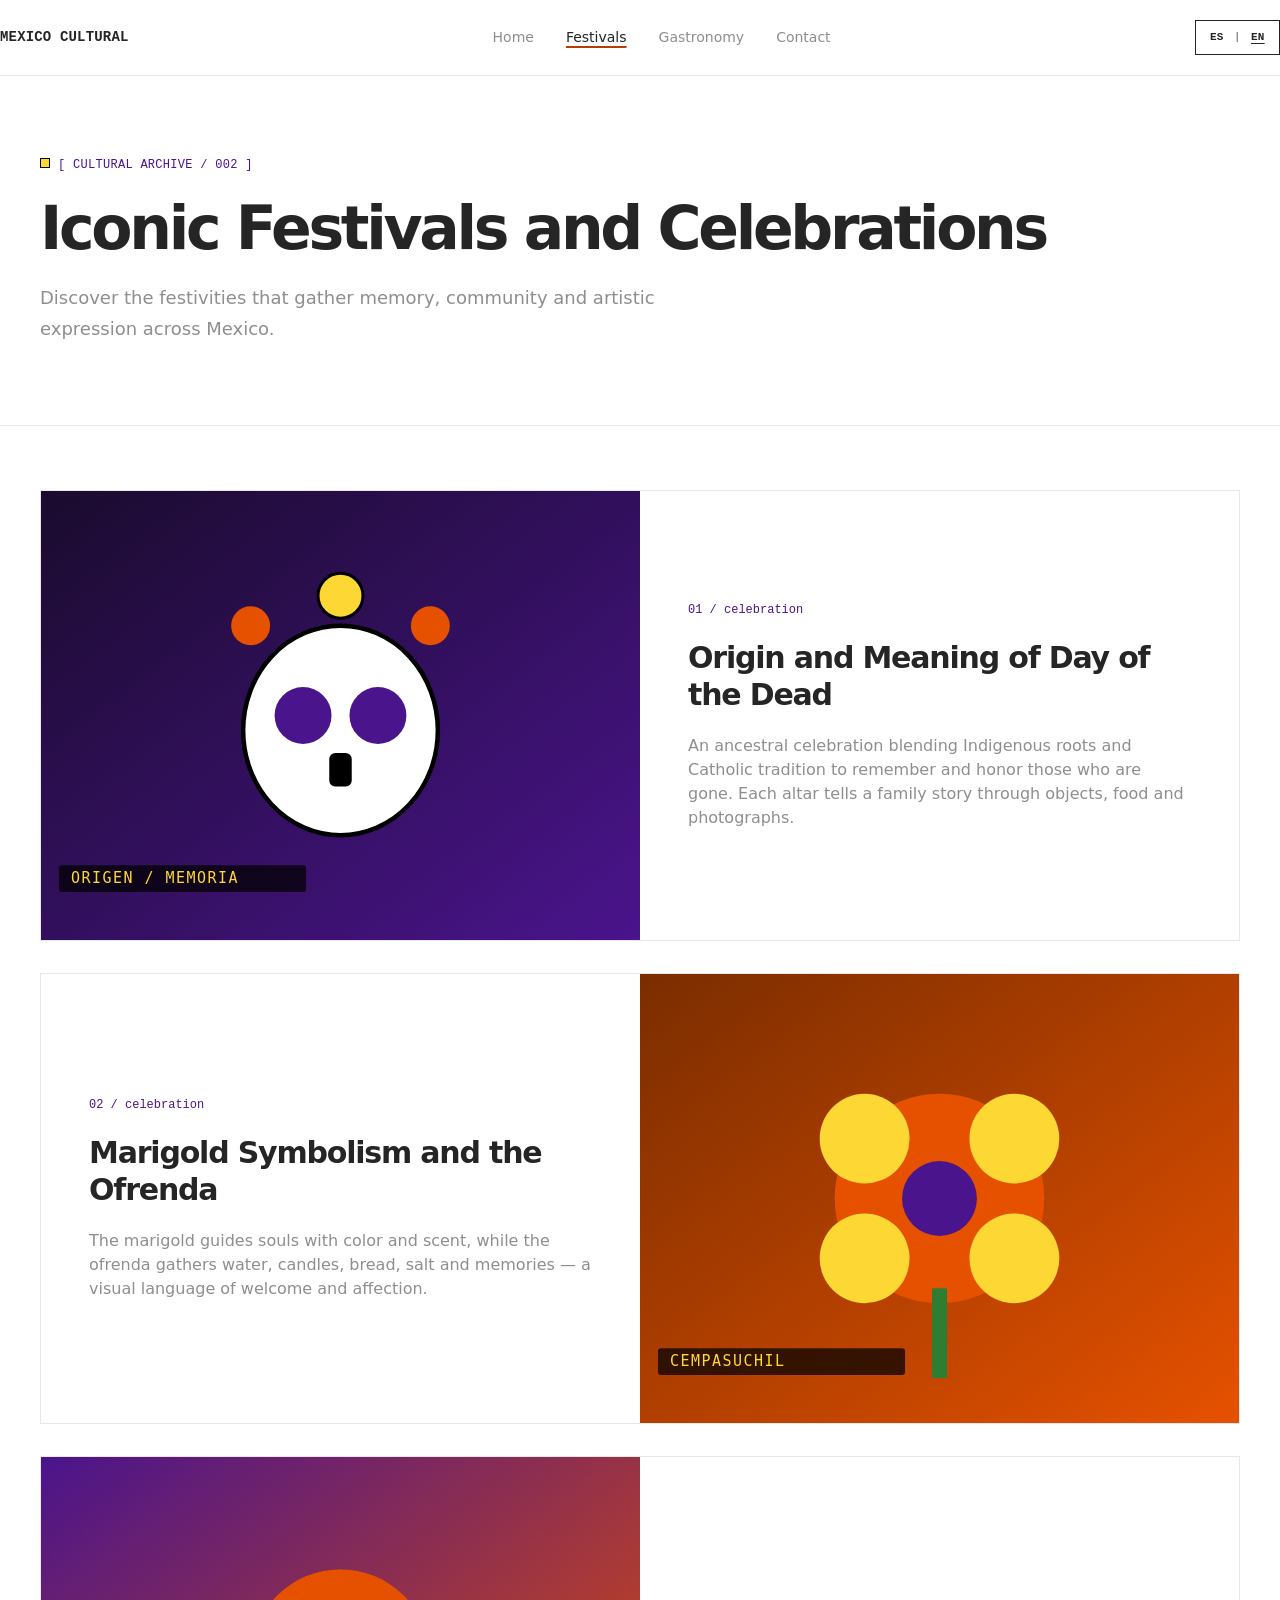
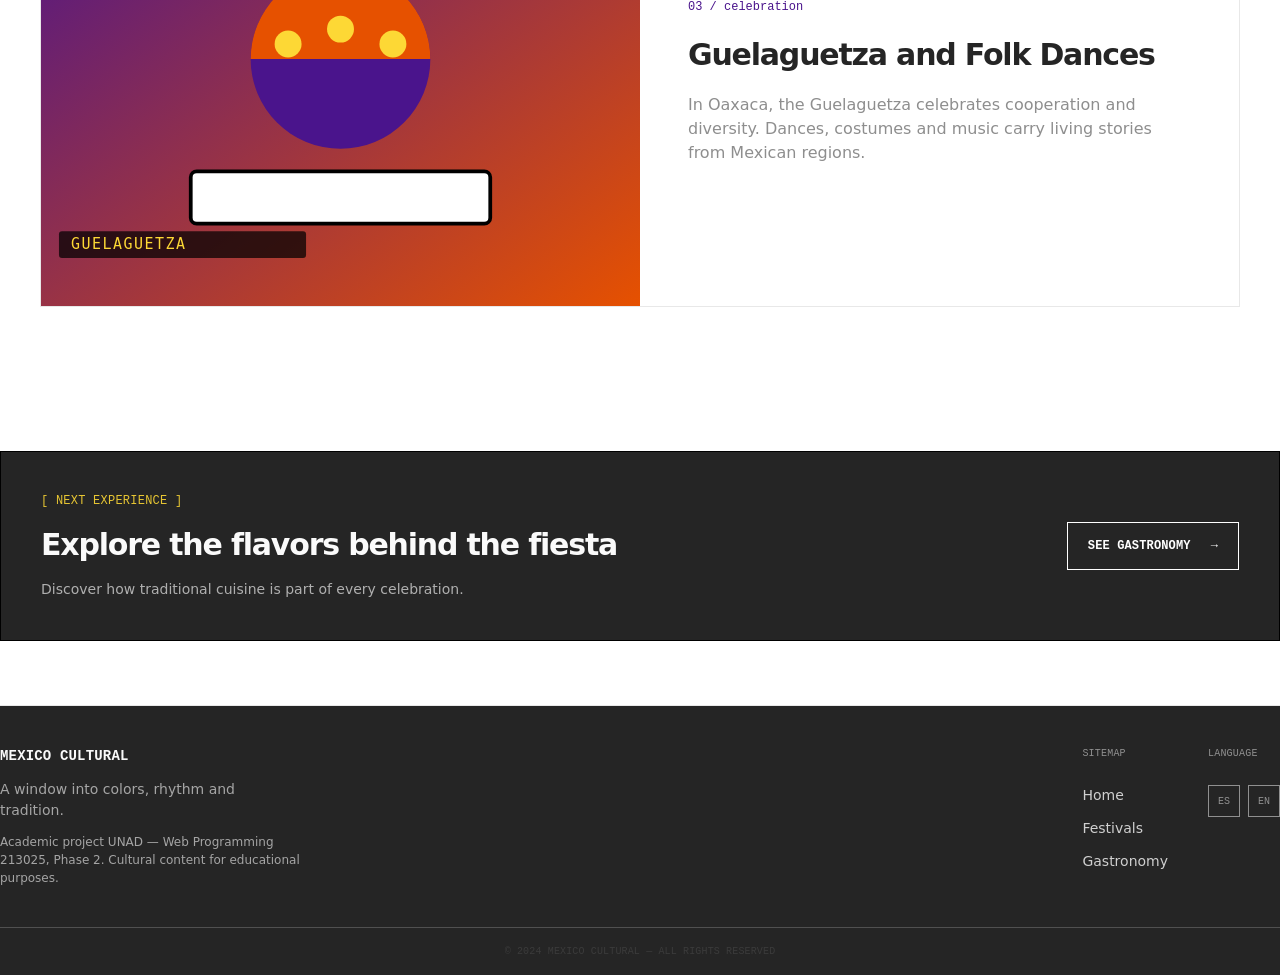
==== festivals-en.html @ e561bef5 "feat: bilinguismo EN espejo y tracking ODD index-en, festivals-en, gastronomy-en misma estructura vi" ====
﻿<!DOCTYPE html>
<html lang="en">
<head>
  <meta charset="UTF-8">
  <meta name="viewport" content="width=device-width, initial-scale=1.0">
  <title>Festivals and Celebrations - Mexico Cultural</title>
  <meta name="description" content="Discover the festivities that gather memory, community and artistic expression across Mexico.">
  <link rel="stylesheet" href="styles.css">
</head>
<body>
  <a class="skip-link" href="#content">Skip to content</a>
  <header class="site-header">
    <div class="container header-inner">
      <a href="index-en.html" class="logo" aria-label="Mexico Cultural - Home">Mexico Cultural</a>
      <nav class="nav" aria-label="Main navigation">
        <a href="index-en.html" class="nav-link">Home</a>
        <a href="festivals-en.html" class="nav-link active" aria-current="page">Festivals</a>
        <a href="gastronomy-en.html" class="nav-link">Gastronomy</a>
        <a href="#contact" class="nav-link">Contact</a>
      </nav>
      <div class="lang-toggle" aria-label="Language">
        <a href="festivals.html" lang="es">ES</a>
        <span class="lang-separator" aria-hidden="true">|</span>
        <a href="festivals-en.html" aria-current="true" lang="en">EN</a>
      </div>
    </div>
  </header>
  <main id="content">
    <section class="page-header" aria-labelledby="page-title">
      <div class="container">
        <p class="page-tag">[ Cultural archive / 002 ]</p>
        <h1 class="page-title" id="page-title">Iconic Festivals and Celebrations</h1>
        <p class="page-description">Discover the festivities that gather memory, community and artistic expression across Mexico.</p>
      </div>
    </section>
    <section class="traditions" aria-label="Traditions">
      <div class="container">
        <article class="tradition-card tradition-left">
          <div class="tradition-image">
            <img src="assets/img/festival-origen.svg" alt="Day of the Dead offering with candles and skull" width="800" height="600" loading="lazy">
          </div>
          <div class="tradition-content">
            <p class="tradition-meta">01 / celebration</p>
            <h2 class="tradition-title">Origin and Meaning of Day of the Dead</h2>
            <p class="tradition-description">An ancestral celebration blending Indigenous roots and Catholic tradition to remember and honor those who are gone. Each altar tells a family story through objects, food and photographs.</p>
          </div>
        </article>
        <article class="tradition-card tradition-right">
          <div class="tradition-content">
            <p class="tradition-meta">02 / celebration</p>
            <h2 class="tradition-title">Marigold Symbolism and the Ofrenda</h2>
            <p class="tradition-description">The marigold guides souls with color and scent, while the ofrenda gathers water, candles, bread, salt and memories — a visual language of welcome and affection.</p>
          </div>
          <div class="tradition-image">
            <img src="assets/img/festival-cempasuchil.svg" alt="Orange marigold flower guiding souls" width="800" height="600" loading="lazy">
          </div>
        </article>
        <article class="tradition-card tradition-left">
          <div class="tradition-image">
            <img src="assets/img/festival-guelaguetza.svg" alt="Guelaguetza dancers in Oaxaca with colorful costumes" width="800" height="600" loading="lazy">
          </div>
          <div class="tradition-content">
            <p class="tradition-meta">03 / celebration</p>
            <h2 class="tradition-title">Guelaguetza and Folk Dances</h2>
            <p class="tradition-description">In Oaxaca, the Guelaguetza celebrates cooperation and diversity. Dances, costumes and music carry living stories from Mexican regions.</p>
          </div>
        </article>
      </div>
    </section>
    <section class="cta-section" aria-labelledby="cta-title">
      <div class="container cta-card">
        <div class="cta-content">
          <p class="cta-tag">[ Next experience ]</p>
          <h2 class="cta-title" id="cta-title">Explore the flavors behind the fiesta</h2>
          <p class="cta-description">Discover how traditional cuisine is part of every celebration.</p>
        </div>
        <a href="gastronomy-en.html" class="btn btn-outline">See gastronomy <span aria-hidden="true">→</span></a>
      </div>
    </section>
  </main>
  <footer id="contact" class="site-footer">
    <div class="container footer-grid">
      <div class="footer-brand">
        <p class="footer-logo">Mexico Cultural</p>
        <p class="footer-tagline">A window into colors, rhythm and tradition.</p>
        <p class="footer-credit">Academic project UNAD — Web Programming 213025, Phase 2. Cultural content for educational purposes.</p>
      </div>
      <nav class="footer-nav" aria-label="Sitemap">
        <span class="footer-nav-title">Sitemap</span>
        <a href="index-en.html" class="footer-link">Home</a>
        <a href="festivals-en.html" class="footer-link">Festivals</a>
        <a href="gastronomy-en.html" class="footer-link">Gastronomy</a>
      </nav>
      <div class="footer-social">
        <span class="footer-nav-title">Language</span>
        <div class="social-links">
          <a href="festivals.html" class="social-link" lang="es">ES</a>
          <a href="festivals-en.html" class="social-link" lang="en" aria-current="true">EN</a>
        </div>
      </div>
    </div>
    <div class="footer-bottom">
      <p class="copyright">© 2024 Mexico Cultural — All rights reserved</p>
    </div>
  </footer>
  <script src="script.js"></script>
</body>
</html>
---- styles.css ----
:root {
  --background: #ffffff;
  --foreground: #252525;
  --card: #ffffff;
  --card-foreground: #252525;
  --primary: #252525;
  --primary-foreground: #fafafa;
  --secondary: #f7f7f7;
  --secondary-foreground: #252525;
  --muted: #f7f7f7;
  --muted-foreground: #8e8e8e;
  --accent: #f7f7f7;
  --accent-foreground: #252525;
  --border: #e8e8e8;
  --ring: #b5b5b5;
  --radius: 0.625rem;
}

@media (prefers-color-scheme: dark) {
  :root {
    --background: #252525;
    --foreground: #fafafa;
    --card: #252525;
    --card-foreground: #fafafa;
    --primary: #e8e8e8;
    --primary-foreground: #252525;
    --secondary: #3f3f3f;
    --secondary-foreground: #fafafa;
    --muted: #3f3f3f;
    --muted-foreground: #b5b5b5;
    --accent: #3f3f3f;
    --accent-foreground: #fafafa;
    --border: #404040;
    --ring: #8e8e8e;
  }
}

* {
  box-sizing: border-box;
  margin: 0;
  padding: 0;
  border-color: var(--border);
}

html {
  font-size: 16px;
  -webkit-font-smoothing: antialiased;
  -moz-osx-font-smoothing: grayscale;
}

body {
  font-family: system-ui, -apple-system, BlinkMacSystemFont, 'Segoe UI', Roboto, sans-serif;
  background-color: var(--background);
  color: var(--foreground);
  line-height: 1.5;
  min-height: 100vh;
  display: flex;
  flex-direction: column;
}

a {
  color: inherit;
  text-decoration: none;
}

img {
  max-width: 100%;
  height: auto;
  display: block;
}

button {
  font-family: inherit;
  cursor: pointer;
  border: none;
  background: none;
}

ul {
  list-style: none;
}

.container {
  width: 100%;
  max-width: 80rem;
  margin: 0 auto;
  padding: 0 1.5rem;
}

@media (min-width: 1024px) {
  .container {
    padding: 0 2.5rem;
  }
}

.header-inner {
  display: flex;
  align-items: center;
  justify-content: space-between;
  gap: 1.5rem;
  padding: 1.25rem 0;
}

.logo {
  font-family: ui-monospace, SFMono-Regular, 'SF Mono', Menlo, monospace;
  font-size: 0.875rem;
  font-weight: 700;
  text-transform: uppercase;
  letter-spacing: 0.012em;
  color: var(--foreground);
}

.nav {
  display: none;
  align-items: center;
  gap: 2rem;
}

@media (min-width: 768px) {
  .nav {
    display: flex;
  }
}

.nav-link {
  font-size: 0.875rem;
  color: var(--muted-foreground);
  transition: color 0.2s ease;
}

.nav-link:hover,
.nav-link.active {
  color: var(--foreground);
}

.nav-link.active {
  text-decoration: underline;
  text-decoration-thickness: 2px;
  text-underline-offset: 4px;
  font-weight: 500;
}

.lang-toggle {
  display: inline-flex;
  align-items: center;
  gap: 0.25rem;
  border: 1px solid var(--foreground);
  padding: 0.5rem 0.75rem;
  font-family: ui-monospace, SFMono-Regular, 'SF Mono', Menlo, monospace;
  font-size: 0.6875rem;
  font-weight: 700;
  letter-spacing: 0.014em;
  color: var(--foreground);
  transition: background-color 0.2s ease, color 0.2s ease;
}

.lang-toggle:hover {
  background-color: var(--foreground);
  color: var(--primary-foreground);
}

.lang-separator {
  color: var(--muted-foreground);
}

.site-header {
  border-bottom: 1px solid var(--border);
  position: sticky;
  top: 0;
  background-color: var(--background);
  z-index: 100;
}

main {
  flex: 1;
}

.hero {
  padding: 3rem 0 5rem;
}

@media (min-width: 768px) {
  .hero {
    padding: 5rem 0;
  }
}

.hero-grid {
  display: grid;
  gap: 2.5rem;
}

@media (min-width: 1024px) {
  .hero-grid {
    grid-template-columns: 1.05fr 0.95fr;
    align-items: center;
    gap: 4rem;
  }
}

.hero-content {
  max-width: 42rem;
}

.hero-tag {
  font-family: ui-monospace, SFMono-Regular, 'SF Mono', Menlo, monospace;
  font-size: 0.75rem;
  text-transform: uppercase;
  letter-spacing: 0.024em;
  color: var(--muted-foreground);
  margin-bottom: 1.75rem;
}

.hero-title {
  font-size: 3rem;
  font-weight: 600;
  line-height: 0.98;
  letter-spacing: -0.06em;
  text-wrap: balance;
}

@media (min-width: 768px) {
  .hero-title {
    font-size: 4.5rem;
  }
}

.hero-description {
  margin-top: 1.75rem;
  max-width: 32rem;
  font-size: 1rem;
  line-height: 1.75;
  color: var(--muted-foreground);
}

@media (min-width: 768px) {
  .hero-description {
    font-size: 1.125rem;
  }
}

.btn {
  display: inline-flex;
  align-items: center;
  gap: 1.25rem;
  font-family: ui-monospace, SFMono-Regular, 'SF Mono', Menlo, monospace;
  font-size: 0.75rem;
  font-weight: 700;
  text-transform: uppercase;
  letter-spacing: 0.012em;
  padding: 0.875rem 1.25rem;
  border: 1px solid transparent;
  transition: transform 0.2s ease, background-color 0.2s ease, color 0.2s ease;
  white-space: nowrap;
}

.btn-primary {
  border-color: var(--foreground);
  background-color: var(--foreground);
  color: var(--primary-foreground);
  margin-top: 2.25rem;
}

.btn-primary:hover {
  transform: translateY(-0.125rem);
}

.btn-outline {
  border-color: var(--primary);
  color: var(--primary);
  background-color: transparent;
}

.btn-outline:hover {
  background-color: var(--primary);
  color: var(--primary-foreground);
}

.image-placeholder {
  position: relative;
  display: flex;
  align-items: center;
  justify-content: center;
  aspect-ratio: 4 / 3;
  overflow: hidden;
  border: 1px solid var(--border);
  background-color: var(--muted);
}

.hero .image-placeholder {
  aspect-ratio: 4 / 3;
}

.placeholder-border {
  position: absolute;
  inset: 1rem;
  border: 1px dashed var(--muted-foreground);
  opacity: 0.4;
}

.placeholder-content {
  position: relative;
  display: flex;
  flex-direction: column;
  align-items: center;
  gap: 0.5rem;
  color: var(--muted-foreground);
  text-align: center;
}

.placeholder-icon {
  font-size: 1.5rem;
  font-weight: 300;
  line-height: 1;
}

.placeholder-label {
  font-family: ui-monospace, SFMono-Regular, 'SF Mono', Menlo, monospace;
  font-size: 0.625rem;
  text-transform: uppercase;
  letter-spacing: 0.022em;
}

.featured {
  border-top: 1px solid var(--border);
  padding: 3rem 0 4rem;
}

@media (min-width: 1024px) {
  .featured {
    padding: 4rem 0;
  }
}

.section-header {
  display: flex;
  flex-direction: column;
  gap: 0.75rem;
  border-bottom: 1px solid var(--border);
  padding-bottom: 1.5rem;
  margin-bottom: 2rem;
}

@media (min-width: 640px) {
  .section-header {
    flex-direction: row;
    align-items: flex-end;
    justify-content: space-between;
  }
}

.section-title {
  font-size: 1.875rem;
  font-weight: 600;
  letter-spacing: -0.04em;
  line-height: 1.2;
}

@media (min-width: 768px) {
  .section-title {
    font-size: 2.25rem;
  }
}

.section-subtitle {
  font-family: ui-monospace, SFMono-Regular, 'SF Mono', Menlo, monospace;
  font-size: 0.75rem;
  text-transform: uppercase;
  letter-spacing: 0.016em;
  color: var(--muted-foreground);
}

.cards-grid {
  display: grid;
  gap: 1.25rem;
}

@media (min-width: 768px) {
  .cards-grid {
    grid-template-columns: repeat(3, 1fr);
  }
}

.card {
  display: flex;
  flex-direction: column;
  border: 1px solid var(--border);
  background-color: var(--card);
  padding: 0.75rem;
  transition: border-color 0.2s ease;
}

.card:hover {
  border-color: var(--ring);
}

.card .image-placeholder {
  aspect-ratio: 4 / 3;
  margin: -0.75rem -0.75rem 0;
}

.card-content {
  flex: 1;
  display: flex;
  flex-direction: column;
  padding: 1.5rem 0.5rem 0.75rem;
}

.card-meta {
  font-family: ui-monospace, SFMono-Regular, 'SF Mono', Menlo, monospace;
  font-size: 0.75rem;
  color: var(--muted-foreground);
  margin-bottom: 1rem;
}

.card-title {
  font-size: 1.5rem;
  font-weight: 600;
  letter-spacing: -0.04em;
  line-height: 1.2;
}

.card-description {
  margin-top: 0.75rem;
  min-height: 5rem;
  font-size: 0.875rem;
  line-height: 1.5;
  color: var(--muted-foreground);
}

.card-link {
  display: inline-flex;
  align-items: center;
  gap: 0.75rem;
  margin-top: 1.25rem;
  border-bottom: 1px solid var(--foreground);
  padding-bottom: 0.25rem;
  font-family: ui-monospace, SFMono-Regular, 'SF Mono', Menlo, monospace;
  font-size: 0.75rem;
  font-weight: 700;
  text-transform: uppercase;
  letter-spacing: 0.012em;
  color: var(--foreground);
  opacity: 1;
  transition: opacity 0.2s ease;
}

.card:hover .card-link {
  opacity: 0.6;
}

.page-header {
  padding: 3.5rem 0;
  border-bottom: 1px solid var(--border);
}

@media (min-width: 1024px) {
  .page-header {
    padding: 5rem 0;
  }
}

.page-tag {
  font-family: ui-monospace, SFMono-Regular, 'SF Mono', Menlo, monospace;
  font-size: 0.75rem;
  text-transform: uppercase;
  letter-spacing: 0.024em;
  color: var(--muted-foreground);
  margin-bottom: 1.5rem;
}

.page-title {
  font-size: 2.25rem;
  font-weight: 600;
  line-height: 1;
  letter-spacing: -0.055em;
  text-wrap: balance;
}

@media (min-width: 768px) {
  .page-title {
    font-size: 3.75rem;
  }
}

.page-description {
  margin-top: 1.5rem;
  max-width: 42rem;
  font-size: 1rem;
  line-height: 1.75;
  color: var(--muted-foreground);
}

@media (min-width: 768px) {
  .page-description {
    font-size: 1.125rem;
  }
}

.traditions {
  padding: 3rem 0;
}

@media (min-width: 1024px) {
  .traditions {
    padding: 4rem 0;
  }
}

.tradition-card {
  display: grid;
  border: 1px solid var(--border);
  background-color: var(--card);
  margin-top: 2rem;
}

@media (min-width: 768px) {
  .tradition-card {
    grid-template-columns: 1fr 1fr;
  }
}

.tradition-card:first-child {
  margin-top: 0;
}

.tradition-left .tradition-image {
  order: 1;
}

@media (min-width: 768px) {
  .tradition-left .tradition-image {
    order: 1;
  }

  .tradition-left .tradition-content {
    order: 2;
  }
}

.tradition-right .tradition-image {
  order: 2;
}

@media (min-width: 768px) {
  .tradition-right .tradition-image {
    order: 2;
  }

  .tradition-right .tradition-content {
    order: 1;
  }
}

.tradition-image {
  min-height: 16rem;
}

@media (min-width: 768px) {
  .tradition-image {
    min-height: 20rem;
  }
}

.tradition-image .image-placeholder {
  width: 100%;
  height: 100%;
  aspect-ratio: auto;
}

.tradition-content {
  display: flex;
  flex-direction: column;
  justify-content: center;
  padding: 1.75rem;
}

@media (min-width: 768px) {
  .tradition-content {
    padding: 3rem;
  }
}

.tradition-meta {
  font-family: ui-monospace, SFMono-Regular, 'SF Mono', Menlo, monospace;
  font-size: 0.75rem;
  color: var(--muted-foreground);
  margin-bottom: 1.25rem;
}

.tradition-title {
  font-size: 1.5rem;
  font-weight: 600;
  line-height: 1.25;
  letter-spacing: -0.04em;
}

@media (min-width: 768px) {
  .tradition-title {
    font-size: 1.875rem;
  }
}

.tradition-description {
  margin-top: 1.25rem;
  font-size: 0.875rem;
  line-height: 1.5;
  color: var(--muted-foreground);
}

@media (min-width: 768px) {
  .tradition-description {
    font-size: 1rem;
  }
}

.cta-section {
  padding: 3rem 0 4rem;
}

@media (min-width: 1024px) {
  .cta-section {
    padding: 5rem 0 4rem;
  }
}

.cta-card {
  display: flex;
  flex-direction: column;
  align-items: flex-start;
  gap: 1.5rem;
  border: 1px solid var(--foreground);
  background-color: var(--foreground);
  color: var(--primary-foreground);
  padding: 1.75rem;
}

@media (min-width: 768px) {
  .cta-card {
    flex-direction: row;
    align-items: center;
    justify-content: space-between;
    padding: 2.5rem;
  }
}

.cta-tag {
  font-family: ui-monospace, SFMono-Regular, 'SF Mono', Menlo, monospace;
  font-size: 0.75rem;
  text-transform: uppercase;
  letter-spacing: 0.02em;
  color: var(--primary-foreground);
  opacity: 0.6;
}

.cta-title {
  margin-top: 0.75rem;
  font-size: 1.5rem;
  font-weight: 600;
  letter-spacing: -0.04em;
}

@media (min-width: 768px) {
  .cta-title {
    font-size: 1.875rem;
  }
}

.cta-description {
  margin-top: 0.75rem;
  max-width: 36rem;
  font-size: 0.875rem;
  line-height: 1.5;
  color: var(--primary-foreground);
  opacity: 0.65;
}

.heritage-section {
  padding: 3rem 0;
}

@media (min-width: 1024px) {
  .heritage-section {
    padding: 4rem 0;
  }
}

.heritage-card {
  display: grid;
  border: 1px solid var(--border);
  background-color: var(--card);
}

@media (min-width: 768px) {
  .heritage-card {
    grid-template-columns: 0.8fr 1.2fr;
  }
}

.heritage-image {
  min-height: 16rem;
}

.heritage-image .image-placeholder {
  width: 100%;
  height: 100%;
  aspect-ratio: auto;
}

.heritage-content {
  display: flex;
  flex-direction: column;
  justify-content: center;
  padding: 1.75rem;
}

@media (min-width: 768px) {
  .heritage-content {
    padding: 3rem;
  }
}

.heritage-meta {
  font-family: ui-monospace, SFMono-Regular, 'SF Mono', Menlo, monospace;
  font-size: 0.75rem;
  color: var(--muted-foreground);
  margin-bottom: 1.25rem;
}

.heritage-title {
  font-size: 1.5rem;
  font-weight: 600;
  line-height: 1.25;
  letter-spacing: -0.04em;
}

@media (min-width: 768px) {
  .heritage-title {
    font-size: 2.25rem;
  }
}

.heritage-description {
  margin-top: 1.25rem;
  font-size: 0.875rem;
  line-height: 1.5;
  color: var(--muted-foreground);
}

.heritage-description + .heritage-description {
  margin-top: 1rem;
}

.dishes-section {
  padding: 3rem 0 4rem;
  border-top: 1px solid var(--border);
}

@media (min-width: 1024px) {
  .dishes-section {
    padding: 4rem 0;
  }
}

.dishes-section .section-header {
  margin-bottom: 2rem;
  padding-bottom: 2rem;
}

.ingredients {
  margin-top: 1.5rem;
  border-top: 1px solid var(--border);
  padding-top: 1rem;
}

.ingredients-title {
  font-family: ui-monospace, SFMono-Regular, 'SF Mono', Menlo, monospace;
  font-size: 0.625rem;
  text-transform: uppercase;
  letter-spacing: 0.016em;
  color: var(--muted-foreground);
}

.ingredients-list {
  display: grid;
  grid-template-columns: repeat(2, 1fr);
  gap: 0.5rem 0.75rem;
  margin-top: 0.75rem;
}

.ingredients-list li {
  font-size: 0.875rem;
  position: relative;
  padding-left: 1rem;
}

.ingredients-list li::before {
  content: '—';
  position: absolute;
  left: 0;
  color: var(--muted-foreground);
}

.site-footer {
  margin-top: auto;
  border-top: 1px solid var(--border);
  background-color: var(--foreground);
  color: var(--primary-foreground);
}

.footer-grid {
  display: grid;
  gap: 2.5rem;
  padding: 2.5rem 0;
}

@media (min-width: 1024px) {
  .footer-grid {
    grid-template-columns: 1fr auto auto;
    padding: 2.5rem 0;
  }
}

.footer-logo {
  font-family: ui-monospace, SFMono-Regular, 'SF Mono', Menlo, monospace;
  font-size: 0.875rem;
  font-weight: 700;
  text-transform: uppercase;
  letter-spacing: 0.012em;
}

.footer-tagline {
  margin-top: 0.75rem;
  max-width: 18rem;
  font-size: 0.875rem;
  line-height: 1.5;
  color: var(--primary-foreground);
  opacity: 0.6;
}

.footer-nav-title {
  display: block;
  font-family: ui-monospace, SFMono-Regular, 'SF Mono', Menlo, monospace;
  font-size: 0.625rem;
  text-transform: uppercase;
  letter-spacing: 0.02em;
  color: var(--primary-foreground);
  opacity: 0.5;
  margin-bottom: 0.75rem;
}

.footer-nav {
  display: flex;
  flex-direction: column;
  gap: 0.75rem;
  font-size: 0.875rem;
}

.footer-link {
  color: var(--primary-foreground);
  opacity: 0.8;
  transition: text-decoration 0.2s ease;
}

.footer-link:hover {
  text-decoration: underline;
}

.footer-social {
  display: flex;
  flex-direction: column;
  gap: 0.75rem;
}

.social-links {
  display: flex;
  gap: 0.5rem;
}

.social-link {
  display: flex;
  align-items: center;
  justify-content: center;
  width: 2rem;
  height: 2rem;
  border: 1px solid var(--primary-foreground);
  opacity: 0.5;
  font-family: ui-monospace, SFMono-Regular, 'SF Mono', Menlo, monospace;
  font-size: 0.625rem;
  text-transform: uppercase;
  color: var(--primary-foreground);
  transition: background-color 0.2s ease, color 0.2s ease;
}

.social-link:hover {
  background-color: var(--primary-foreground);
  color: var(--foreground);
}

.footer-bottom {
  border-top: 1px solid var(--primary-foreground);
  opacity: 0.2;
  padding: 1rem 0;
}

.copyright {
  font-family: ui-monospace, SFMono-Regular, 'SF Mono', Menlo, monospace;
  font-size: 0.625rem;
  text-transform: uppercase;
  letter-spacing: 0.015em;
  text-align: center;
  color: var(--primary-foreground);
  opacity: 0.5;
}
/* ==================================================
   FASE 2 — Identidad mexicana + accesibilidad
   Conserva tokens base, amplia sin destruir.
   ================================================== */
:root {
  --cempasuchil: #E65100;
  --cempasuchil-dark: #B53E00;
  --obispo: #4A148C;
  --fiesta: #FDD835;
  --blanco: #FFFFFF;
  --negro: #000000;
}

@media (prefers-color-scheme: dark) {
  :root {
    --cempasuchil: #FF8A3D;
    --cempasuchil-dark: #E65100;
    --obispo: #CE93D8;
    --fiesta: #FDD835;
  }
}

/* Foco visible AA */
:focus-visible {
  outline: 3px solid var(--cempasuchil);
  outline-offset: 2px;
  border-radius: 2px;
}

/* Skip link */
.skip-link {
  position: absolute;
  left: -9999px;
  top: 0;
  background: var(--negro);
  color: var(--blanco);
  padding: 0.75rem 1rem;
  z-index: 200;
  font-size: 0.875rem;
}
.skip-link:focus {
  left: 0.5rem;
  top: 0.5rem;
}

/* Imagenes reales locales */
.card img,
.hero-media img,
.tradition-image img,
.heritage-image img {
  width: 100%;
  height: 100%;
  object-fit: cover;
  display: block;
}
.hero-media,
.tradition-image,
.heritage-image,
.card-media {
  overflow: hidden;
  background: var(--muted);
}
.hero-media { aspect-ratio: 4 / 3; border: 1px solid var(--border); }
.card-media { aspect-ratio: 4 / 3; margin: -0.75rem -0.75rem 0; border-bottom: 1px solid var(--border); }
.tradition-image, .heritage-image { min-height: 16rem; }
@media (min-width: 768px) {
  .tradition-image, .heritage-image { min-height: 20rem; }
}

/* Acentos editoriales morados */
.hero-tag, .page-tag, .card-meta, .tradition-meta,
.heritage-meta, .section-subtitle, .ingredients-title {
  color: var(--obispo);
}
.hero-tag::before, .page-tag::before {
  content: "";
  display: inline-block;
  width: 0.5rem;
  height: 0.5rem;
  background: var(--fiesta);
  border: 1px solid var(--negro);
  margin-right: 0.5rem;
  vertical-align: baseline;
}

/* CTA naranja accion */
.btn-primary {
  border-color: var(--cempasuchil-dark);
  background-color: var(--cempasuchil-dark);
  color: var(--blanco);
}
.btn-primary:hover { background-color: var(--cempasuchil); border-color: var(--cempasuchil); transform: translateY(-0.125rem); }
.btn-outline {
  border-color: var(--blanco);
  color: var(--blanco);
  background: transparent;
}
.btn-outline:hover { background: var(--cempasuchil-dark); border-color: var(--cempasuchil-dark); color: var(--blanco); }
.card-link { border-bottom-color: var(--cempasuchil-dark); }
.card:hover { border-color: var(--obispo); }
.nav-link.active { text-decoration-color: var(--cempasuchil-dark); }
.cta-card { border-color: var(--negro); }
.cta-tag { color: var(--fiesta); opacity: 0.9; }

/* Toggle idioma como enlaces reales */
.lang-toggle { gap: 0.5rem; }
.lang-toggle a { color: inherit; text-decoration: none; padding: 0 0.15rem; }
.lang-toggle a[aria-current="true"] { text-decoration: underline; text-underline-offset: 3px; }
.lang-toggle a:hover { text-decoration: underline; }

/* Footer academico */
.footer-credit {
  margin-top: 0.75rem;
  font-size: 0.75rem;
  line-height: 1.5;
  opacity: 0.6;
  max-width: 20rem;
}

@media (prefers-reduced-motion: reduce) {
  * { transition: none !important; }
}
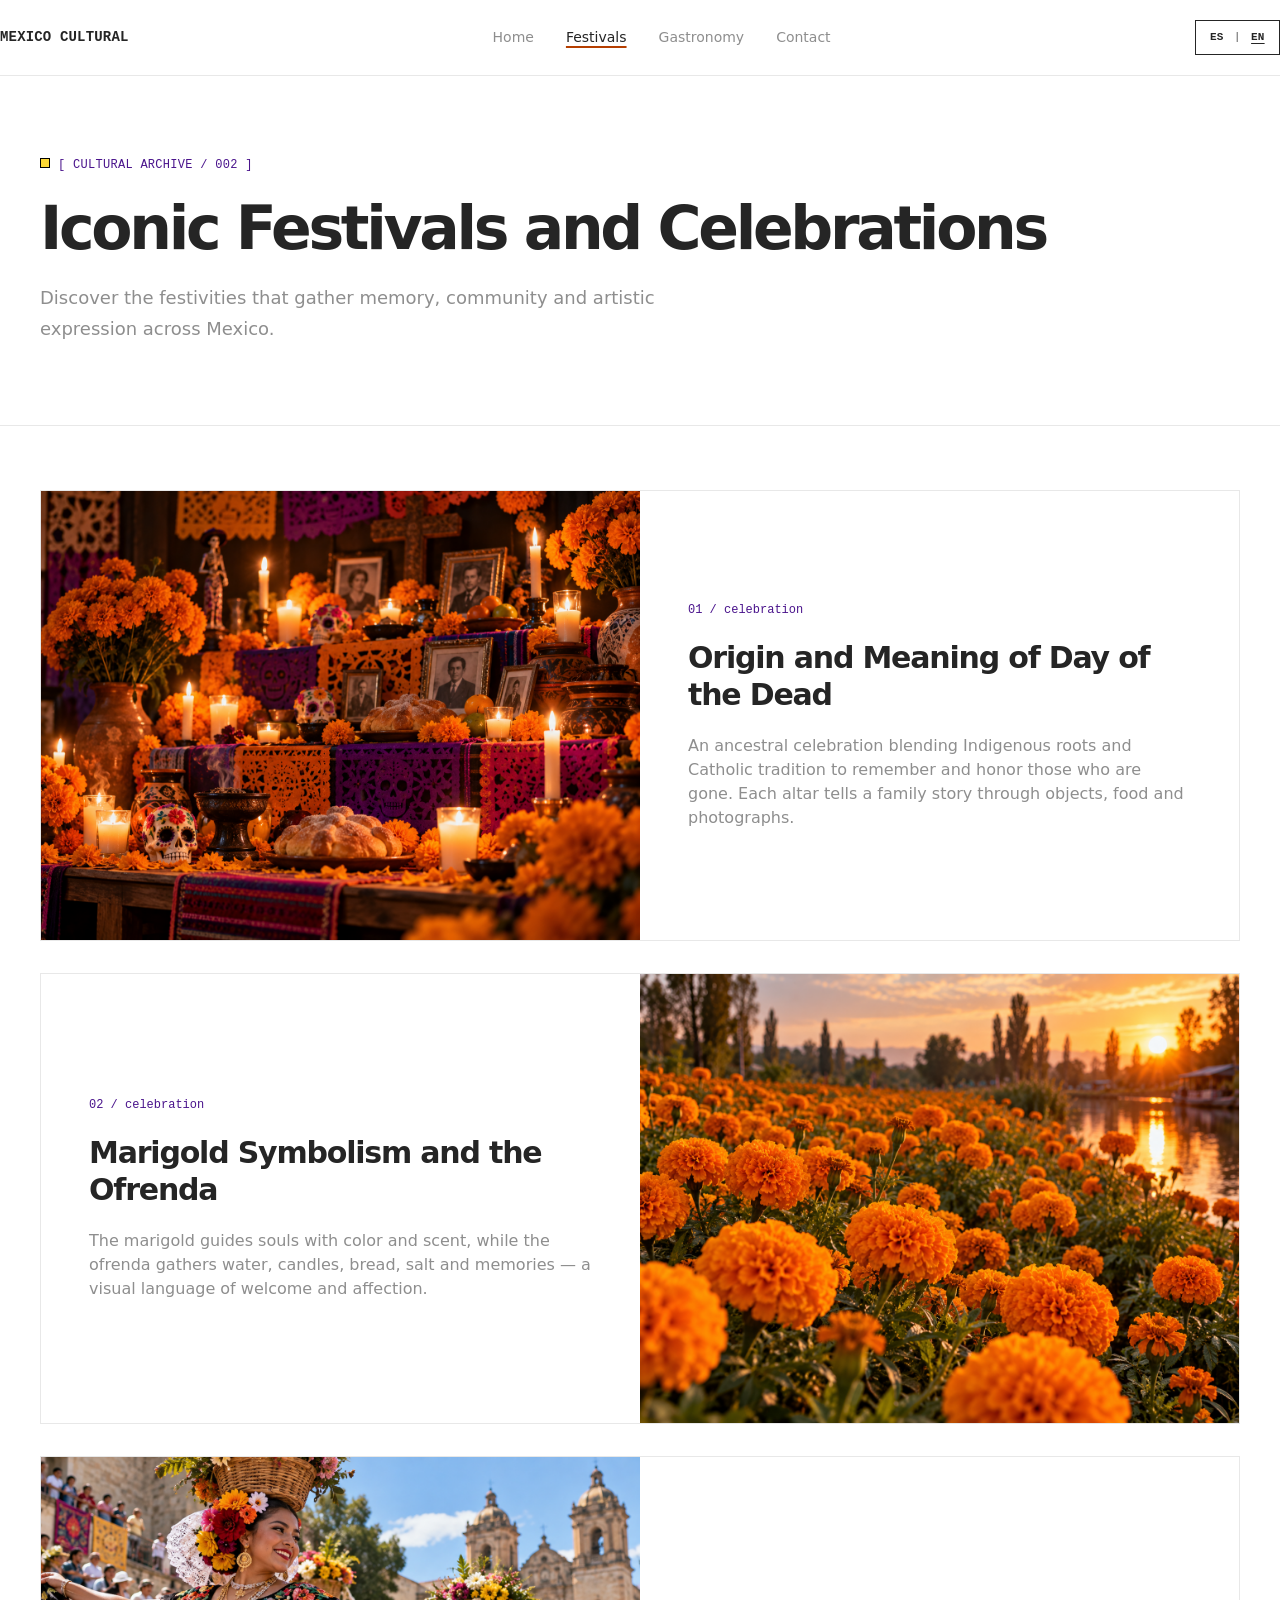
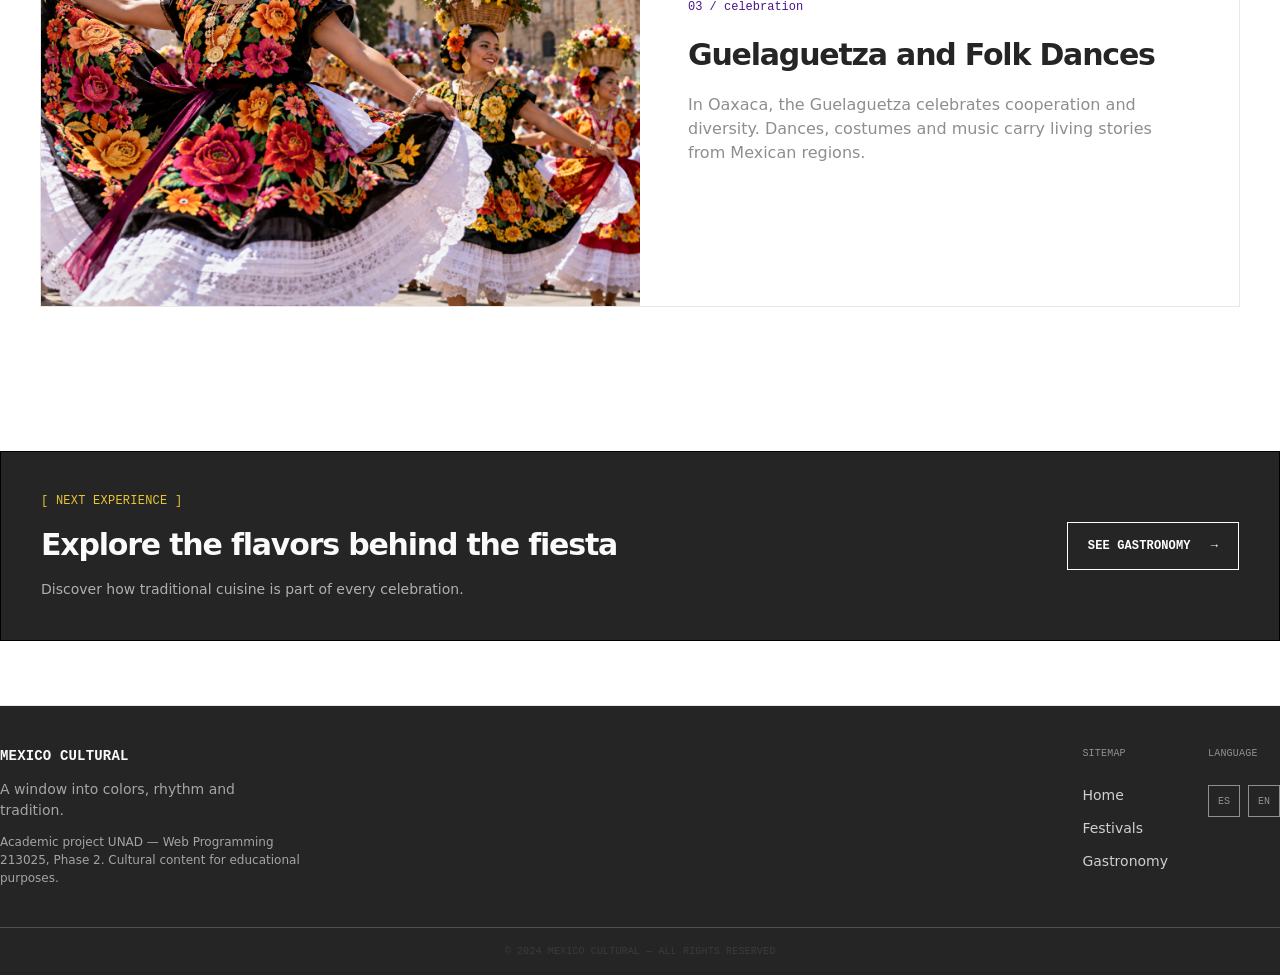
==== commit 09fca0a7: "feat: fotos reales PNG Fase 2, reemplaza SVG placeholders 12 PNG en assets/img, HTML actualizado a ." ====
--- a/festivals-en.html
+++ b/festivals-en.html
@@ -37,7 +37,7 @@
       <div class="container">
         <article class="tradition-card tradition-left">
           <div class="tradition-image">
-            <img src="assets/img/festival-origen.svg" alt="Day of the Dead offering with candles and skull" width="800" height="600" loading="lazy">
+            <img src="assets/img/festival-origen.png" alt="Day of the Dead offering with candles and skull" width="800" height="600" loading="lazy">
           </div>
           <div class="tradition-content">
             <p class="tradition-meta">01 / celebration</p>
@@ -52,12 +52,12 @@
             <p class="tradition-description">The marigold guides souls with color and scent, while the ofrenda gathers water, candles, bread, salt and memories — a visual language of welcome and affection.</p>
           </div>
           <div class="tradition-image">
-            <img src="assets/img/festival-cempasuchil.svg" alt="Orange marigold flower guiding souls" width="800" height="600" loading="lazy">
+            <img src="assets/img/festival-cempasuchil.png" alt="Orange marigold flower guiding souls" width="800" height="600" loading="lazy">
           </div>
         </article>
         <article class="tradition-card tradition-left">
           <div class="tradition-image">
-            <img src="assets/img/festival-guelaguetza.svg" alt="Guelaguetza dancers in Oaxaca with colorful costumes" width="800" height="600" loading="lazy">
+            <img src="assets/img/festival-guelaguetza.png" alt="Guelaguetza dancers in Oaxaca with colorful costumes" width="800" height="600" loading="lazy">
           </div>
           <div class="tradition-content">
             <p class="tradition-meta">03 / celebration</p>
@@ -106,3 +106,4 @@
   <script src="script.js"></script>
 </body>
 </html>
+
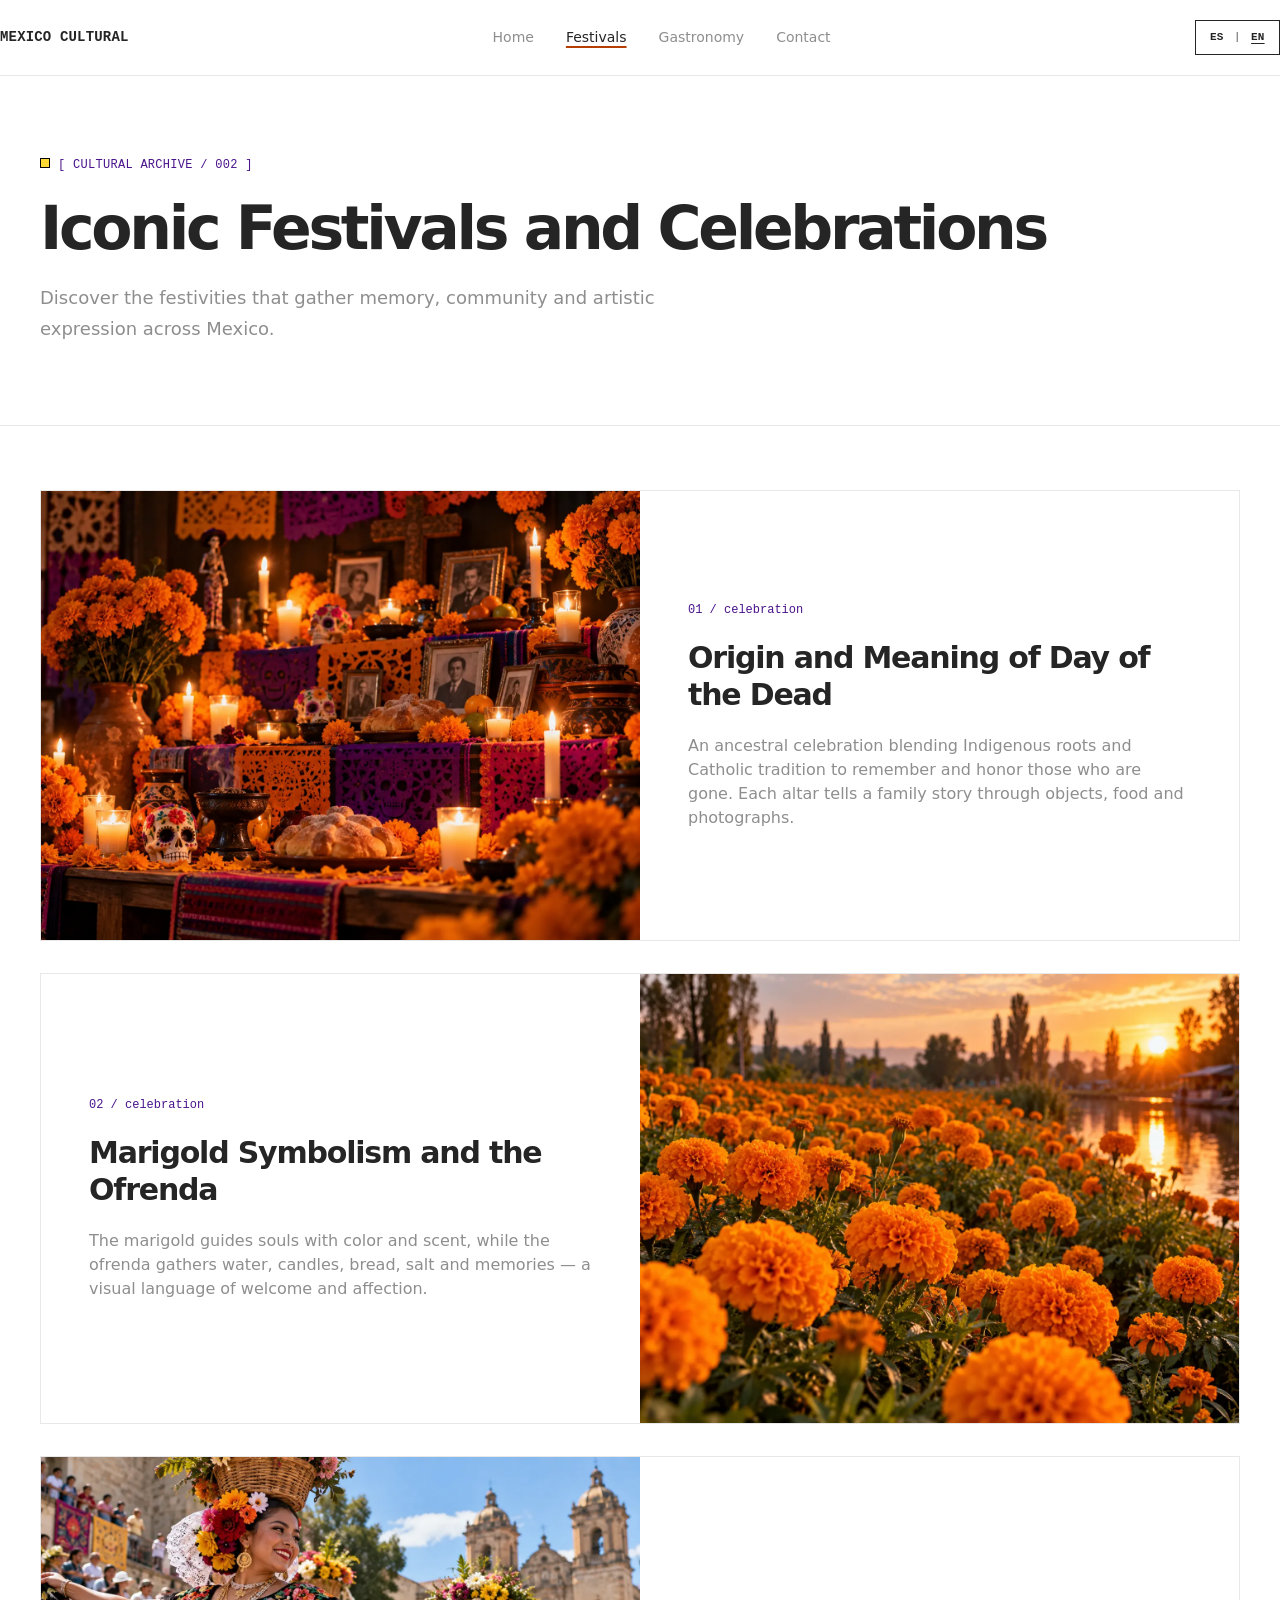
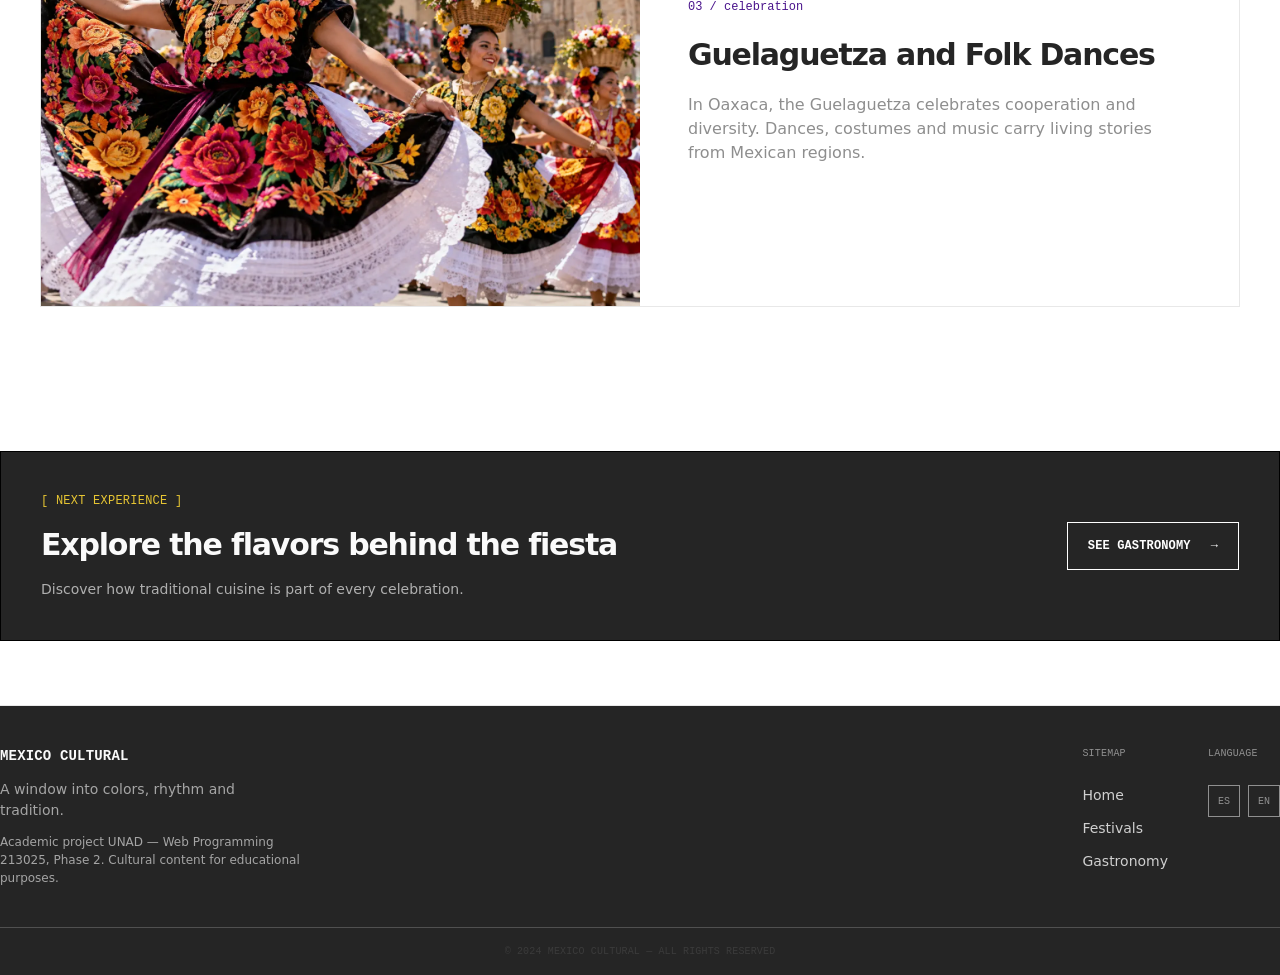
==== commit 1e8e8e6e: "perf: imágenes WebP optimizadas (~2MB total vs 28MB PNG) 12 WebP en assets/img (~140-270 KB c/u), HT" ====
--- a/festivals-en.html
+++ b/festivals-en.html
@@ -37,7 +37,7 @@
       <div class="container">
         <article class="tradition-card tradition-left">
           <div class="tradition-image">
-            <img src="assets/img/festival-origen.png" alt="Day of the Dead offering with candles and skull" width="800" height="600" loading="lazy">
+            <img src="assets/img/festival-origen.webp" alt="Day of the Dead offering with candles and skull" width="800" height="600" loading="lazy">
           </div>
           <div class="tradition-content">
             <p class="tradition-meta">01 / celebration</p>
@@ -52,12 +52,12 @@
             <p class="tradition-description">The marigold guides souls with color and scent, while the ofrenda gathers water, candles, bread, salt and memories — a visual language of welcome and affection.</p>
           </div>
           <div class="tradition-image">
-            <img src="assets/img/festival-cempasuchil.png" alt="Orange marigold flower guiding souls" width="800" height="600" loading="lazy">
+            <img src="assets/img/festival-cempasuchil.webp" alt="Orange marigold flower guiding souls" width="800" height="600" loading="lazy">
           </div>
         </article>
         <article class="tradition-card tradition-left">
           <div class="tradition-image">
-            <img src="assets/img/festival-guelaguetza.png" alt="Guelaguetza dancers in Oaxaca with colorful costumes" width="800" height="600" loading="lazy">
+            <img src="assets/img/festival-guelaguetza.webp" alt="Guelaguetza dancers in Oaxaca with colorful costumes" width="800" height="600" loading="lazy">
           </div>
           <div class="tradition-content">
             <p class="tradition-meta">03 / celebration</p>
@@ -107,3 +107,4 @@
 </body>
 </html>
 
+
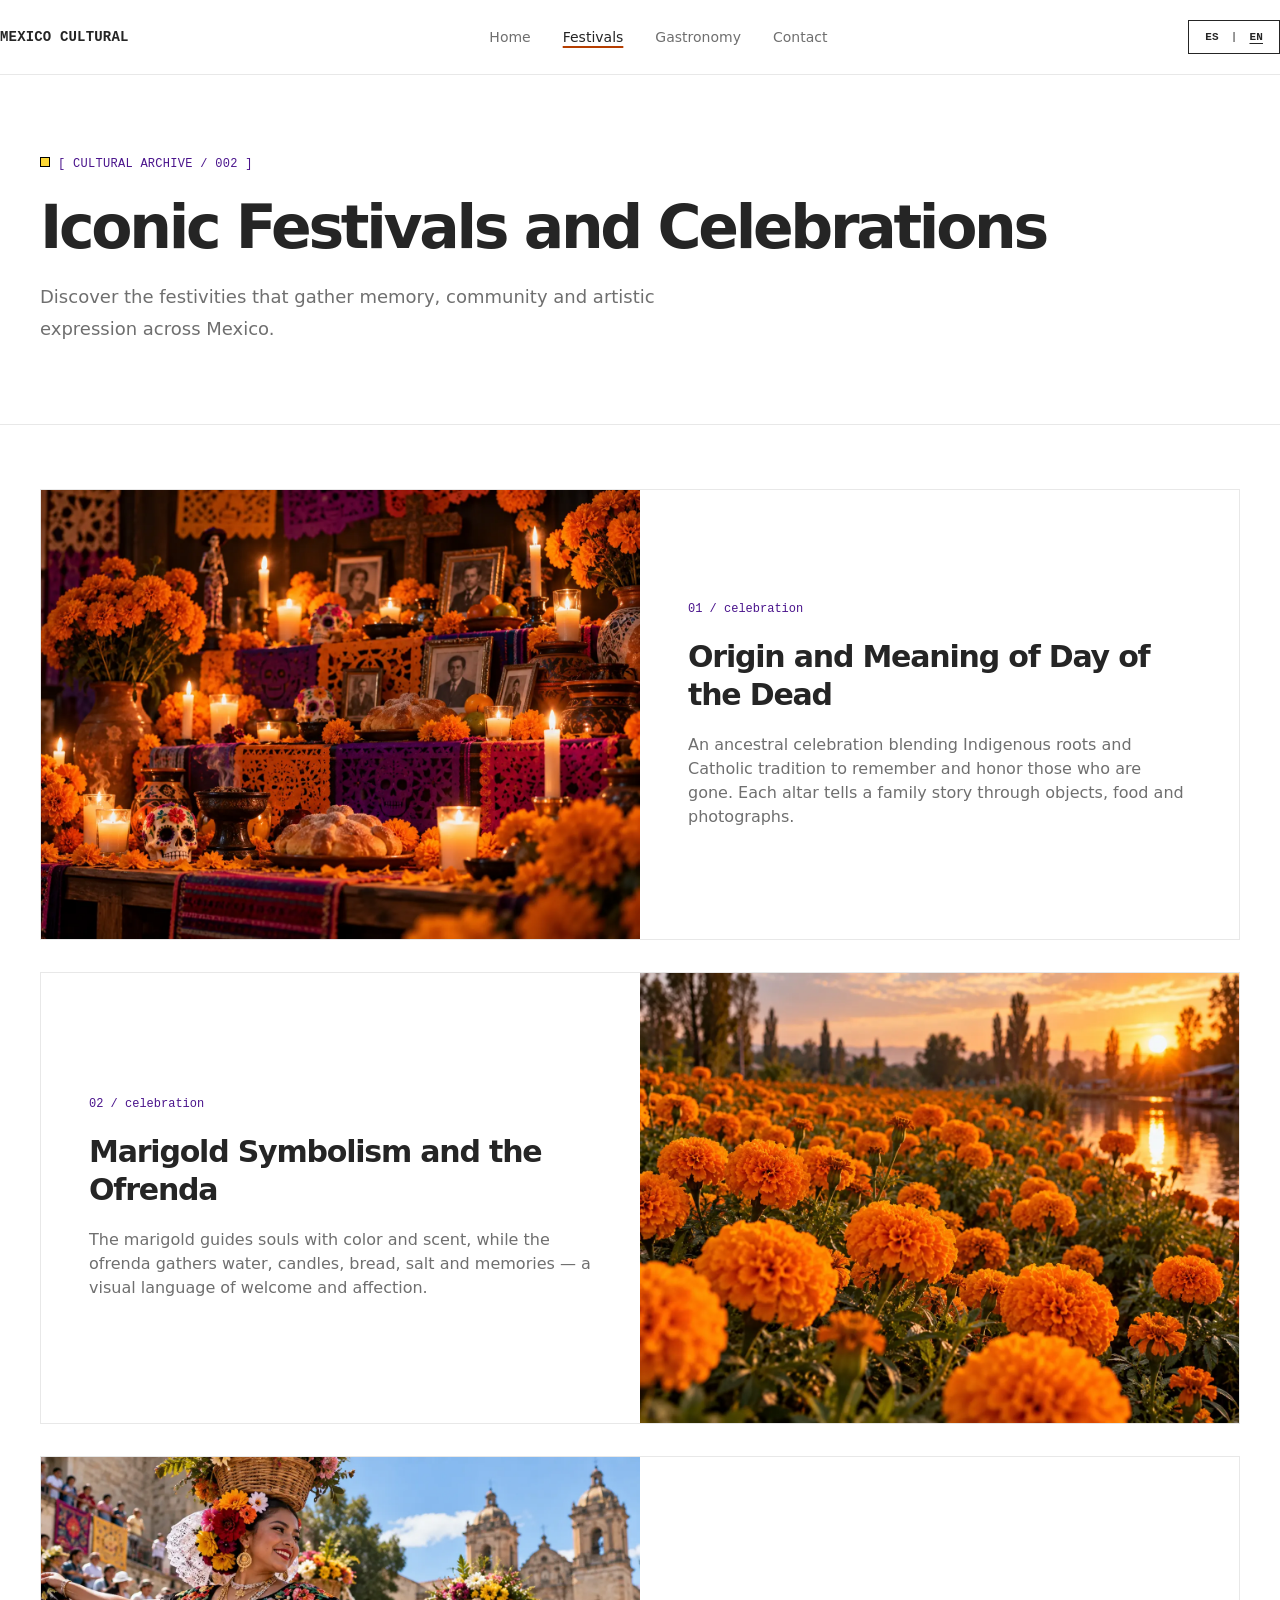
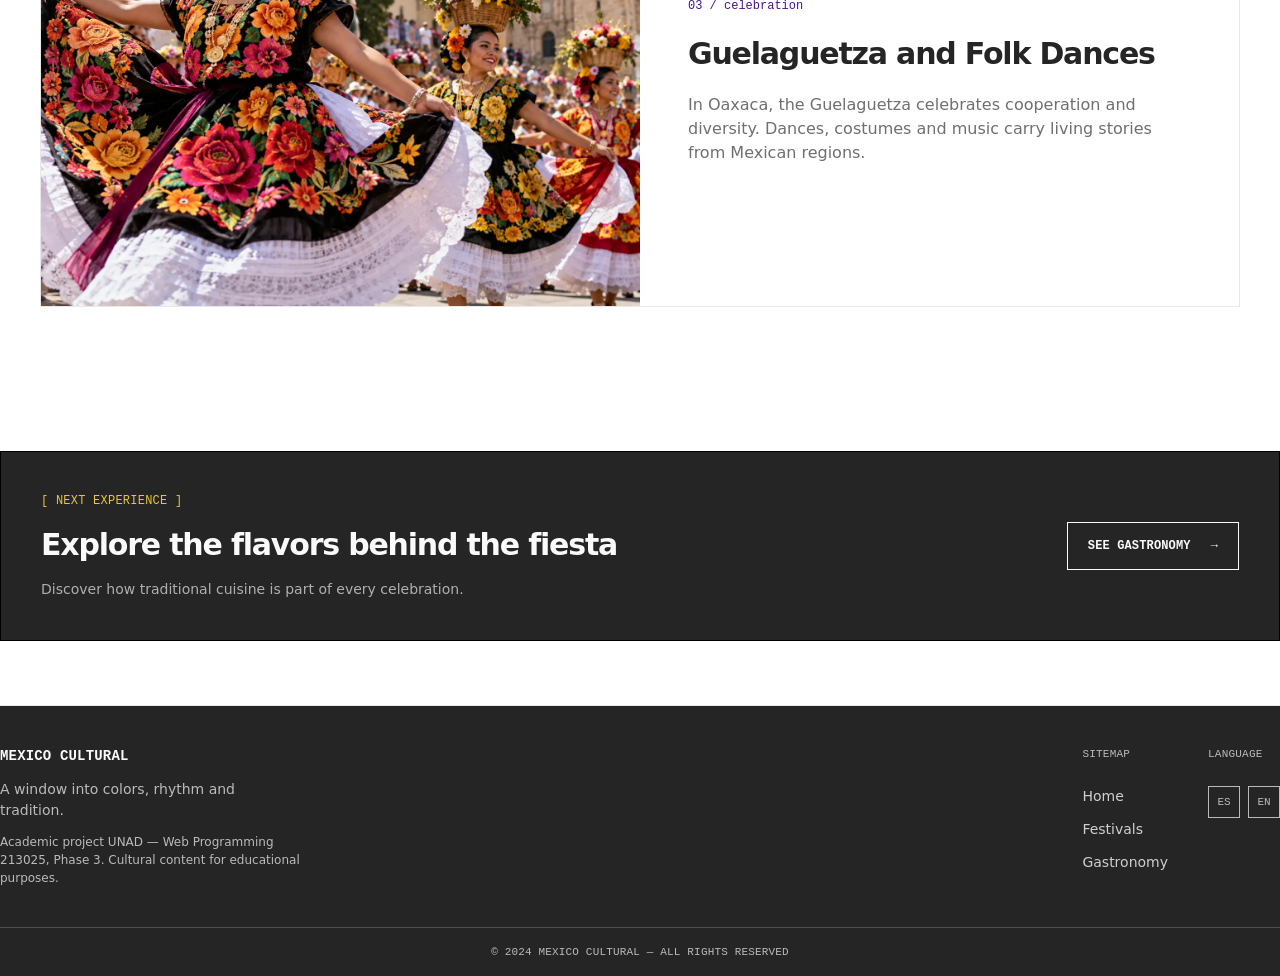
==== commit c29a0db1: "fix(html): expose language switcher and label repeated links" ====
--- a/festivals-en.html
+++ b/festivals-en.html
@@ -5,27 +5,36 @@
   <meta name="viewport" content="width=device-width, initial-scale=1.0">
   <title>Festivals and Celebrations - Mexico Cultural</title>
   <meta name="description" content="Discover the festivities that gather memory, community and artistic expression across Mexico.">
-  <link rel="stylesheet" href="styles.css">
+  <link rel="alternate" hreflang="es" href="festivals.html">
+  <link rel="alternate" hreflang="en" href="festivals-en.html">
+  <link rel="alternate" hreflang="x-default" href="festivals.html">
+  <link rel="stylesheet" href="css/styles.css">
 </head>
 <body>
   <a class="skip-link" href="#content">Skip to content</a>
   <header class="site-header">
     <div class="container header-inner">
       <a href="index-en.html" class="logo" aria-label="Mexico Cultural - Home">Mexico Cultural</a>
-      <nav class="nav" aria-label="Main navigation">
+      <button type="button" class="nav-toggle" aria-expanded="false" aria-controls="primary-nav">
+        <span class="nav-toggle-bar" aria-hidden="true"></span>
+        <span class="nav-toggle-bar" aria-hidden="true"></span>
+        <span class="nav-toggle-bar" aria-hidden="true"></span>
+        <span class="visually-hidden">Menu</span>
+      </button>
+      <nav id="primary-nav" class="nav" aria-label="Main navigation">
         <a href="index-en.html" class="nav-link">Home</a>
         <a href="festivals-en.html" class="nav-link active" aria-current="page">Festivals</a>
         <a href="gastronomy-en.html" class="nav-link">Gastronomy</a>
         <a href="#contact" class="nav-link">Contact</a>
       </nav>
-      <div class="lang-toggle" aria-label="Language">
-        <a href="festivals.html" lang="es">ES</a>
+      <nav class="lang-toggle" aria-label="Language">
+        <a href="festivals.html" lang="es" hreflang="es">ES</a>
         <span class="lang-separator" aria-hidden="true">|</span>
-        <a href="festivals-en.html" aria-current="true" lang="en">EN</a>
-      </div>
+        <a href="festivals-en.html" aria-current="page" lang="en" hreflang="en">EN</a>
+      </nav>
     </div>
   </header>
-  <main id="content">
+  <main id="content" tabindex="-1">
     <section class="page-header" aria-labelledby="page-title">
       <div class="container">
         <p class="page-tag">[ Cultural archive / 002 ]</p>
@@ -37,7 +46,7 @@
       <div class="container">
         <article class="tradition-card tradition-left">
           <div class="tradition-image">
-            <img src="assets/img/festival-origen.webp" alt="Day of the Dead offering with candles and skull" width="800" height="600" loading="lazy">
+            <img src="images/festival-origen.webp" alt="Day of the Dead offering with candles and skull" width="800" height="600" loading="lazy">
           </div>
           <div class="tradition-content">
             <p class="tradition-meta">01 / celebration</p>
@@ -52,12 +61,12 @@
             <p class="tradition-description">The marigold guides souls with color and scent, while the ofrenda gathers water, candles, bread, salt and memories — a visual language of welcome and affection.</p>
           </div>
           <div class="tradition-image">
-            <img src="assets/img/festival-cempasuchil.webp" alt="Orange marigold flower guiding souls" width="800" height="600" loading="lazy">
+            <img src="images/festival-cempasuchil.webp" alt="Orange marigold flower guiding souls" width="800" height="600" loading="lazy">
           </div>
         </article>
         <article class="tradition-card tradition-left">
           <div class="tradition-image">
-            <img src="assets/img/festival-guelaguetza.webp" alt="Guelaguetza dancers in Oaxaca with colorful costumes" width="800" height="600" loading="lazy">
+            <img src="images/festival-guelaguetza.webp" alt="Guelaguetza dancers in Oaxaca with colorful costumes" width="800" height="600" loading="lazy">
           </div>
           <div class="tradition-content">
             <p class="tradition-meta">03 / celebration</p>
@@ -83,7 +92,7 @@
       <div class="footer-brand">
         <p class="footer-logo">Mexico Cultural</p>
         <p class="footer-tagline">A window into colors, rhythm and tradition.</p>
-        <p class="footer-credit">Academic project UNAD — Web Programming 213025, Phase 2. Cultural content for educational purposes.</p>
+        <p class="footer-credit">Academic project UNAD — Web Programming 213025, Phase 3. Cultural content for educational purposes.</p>
       </div>
       <nav class="footer-nav" aria-label="Sitemap">
         <span class="footer-nav-title">Sitemap</span>
@@ -91,13 +100,13 @@
         <a href="festivals-en.html" class="footer-link">Festivals</a>
         <a href="gastronomy-en.html" class="footer-link">Gastronomy</a>
       </nav>
-      <div class="footer-social">
+      <nav class="footer-social" aria-label="Change language">
         <span class="footer-nav-title">Language</span>
         <div class="social-links">
-          <a href="festivals.html" class="social-link" lang="es">ES</a>
-          <a href="festivals-en.html" class="social-link" lang="en" aria-current="true">EN</a>
+          <a href="festivals.html" class="social-link" lang="es" hreflang="es">ES</a>
+          <a href="festivals-en.html" class="social-link" lang="en" hreflang="en" aria-current="page">EN</a>
         </div>
-      </div>
+      </nav>
     </div>
     <div class="footer-bottom">
       <p class="copyright">© 2024 Mexico Cultural — All rights reserved</p>
@@ -108,3 +117,4 @@
 </html>
 
 
+
--- a/css/styles.css
+++ b/css/styles.css
@@ -0,0 +1,1164 @@
+:root {
+  --background: #ffffff;
+  --foreground: #252525;
+  --card: #ffffff;
+  --card-foreground: #252525;
+  --primary: #252525;
+  --primary-foreground: #fafafa;
+  --secondary: #f7f7f7;
+  --secondary-foreground: #252525;
+  --muted: #f7f7f7;
+  --muted-foreground: #6f6f6f;
+  --accent: #f7f7f7;
+  --accent-foreground: #252525;
+  --border: #e8e8e8;
+  --ring: #b5b5b5;
+  --radius: 0.625rem;
+}
+
+@media (prefers-color-scheme: dark) {
+  :root {
+    --background: #252525;
+    --foreground: #fafafa;
+    --card: #252525;
+    --card-foreground: #fafafa;
+    --primary: #e8e8e8;
+    --primary-foreground: #252525;
+    --secondary: #3f3f3f;
+    --secondary-foreground: #fafafa;
+    --muted: #3f3f3f;
+    --muted-foreground: #b5b5b5;
+    --accent: #3f3f3f;
+    --accent-foreground: #fafafa;
+    --border: #404040;
+    --ring: #8e8e8e;
+  }
+}
+
+* {
+  box-sizing: border-box;
+  margin: 0;
+  padding: 0;
+  border-color: var(--border);
+}
+
+html {
+  font-size: 16px;
+  -webkit-font-smoothing: antialiased;
+  -moz-osx-font-smoothing: grayscale;
+}
+
+body {
+  font-family: system-ui, -apple-system, BlinkMacSystemFont, 'Segoe UI', Roboto, sans-serif;
+  background-color: var(--background);
+  color: var(--foreground);
+  line-height: 1.5;
+  min-height: 100vh;
+  display: flex;
+  flex-direction: column;
+}
+
+a {
+  color: inherit;
+  text-decoration: none;
+}
+
+img {
+  max-width: 100%;
+  height: auto;
+  display: block;
+}
+
+button {
+  font-family: inherit;
+  cursor: pointer;
+  border: none;
+  background: none;
+}
+
+ul {
+  list-style: none;
+}
+
+.container {
+  width: 100%;
+  max-width: 80rem;
+  margin: 0 auto;
+  padding: 0 1.5rem;
+}
+
+@media (min-width: 1024px) {
+  .container {
+    padding: 0 2.5rem;
+  }
+}
+
+.header-inner {
+  display: flex;
+  align-items: center;
+  justify-content: space-between;
+  gap: 1.5rem;
+  padding: 1.25rem 0;
+}
+
+.logo {
+  font-family: ui-monospace, SFMono-Regular, 'SF Mono', Menlo, monospace;
+  font-size: 0.875rem;
+  font-weight: 700;
+  text-transform: uppercase;
+  letter-spacing: 0.012em;
+  color: var(--foreground);
+}
+
+.nav {
+  display: flex;
+  flex-wrap: wrap;
+  align-items: center;
+  gap: 1rem 1.5rem;
+}
+
+@media (min-width: 768px) {
+  .nav {
+    gap: 2rem;
+  }
+}
+
+.nav-link {
+  font-size: 0.875rem;
+  color: var(--muted-foreground);
+  transition: color 0.2s ease;
+}
+
+.nav-link:hover,
+.nav-link.active {
+  color: var(--foreground);
+}
+
+.nav-link.active {
+  text-decoration: underline;
+  text-decoration-thickness: 2px;
+  text-underline-offset: 4px;
+  font-weight: 500;
+}
+
+.lang-toggle {
+  display: inline-flex;
+  align-items: center;
+  gap: 0.25rem;
+  border: 1px solid var(--foreground);
+  padding: 0.25rem 0.75rem;
+  font-family: ui-monospace, SFMono-Regular, 'SF Mono', Menlo, monospace;
+  font-size: 0.6875rem;
+  font-weight: 700;
+  letter-spacing: 0.014em;
+  color: var(--foreground);
+  transition: background-color 0.2s ease, color 0.2s ease;
+}
+
+.lang-toggle:hover {
+  background-color: var(--foreground);
+  color: var(--primary-foreground);
+}
+
+.lang-separator {
+  color: var(--muted-foreground);
+}
+
+.site-header {
+  border-bottom: 1px solid var(--border);
+  position: sticky;
+  top: 0;
+  background-color: var(--background);
+  z-index: 100;
+}
+
+main {
+  flex: 1;
+}
+
+.hero {
+  padding: 3rem 0 5rem;
+}
+
+@media (min-width: 768px) {
+  .hero {
+    padding: 5rem 0;
+  }
+}
+
+.hero-grid {
+  display: grid;
+  gap: 2.5rem;
+}
+
+@media (min-width: 1024px) {
+  .hero-grid {
+    grid-template-columns: 1.05fr 0.95fr;
+    align-items: center;
+    gap: 4rem;
+  }
+}
+
+.hero-content {
+  max-width: 42rem;
+}
+
+.hero-tag {
+  font-family: ui-monospace, SFMono-Regular, 'SF Mono', Menlo, monospace;
+  font-size: 0.75rem;
+  text-transform: uppercase;
+  letter-spacing: 0.024em;
+  color: var(--muted-foreground);
+  margin-bottom: 1.75rem;
+}
+
+.hero-title {
+  font-size: 3rem;
+  font-weight: 600;
+  line-height: 0.98;
+  letter-spacing: -0.06em;
+  text-wrap: balance;
+}
+
+@media (min-width: 768px) {
+  .hero-title {
+    font-size: 4.5rem;
+  }
+}
+
+.hero-description {
+  margin-top: 1.75rem;
+  max-width: 32rem;
+  font-size: 1rem;
+  line-height: 1.75;
+  color: var(--muted-foreground);
+}
+
+@media (min-width: 768px) {
+  .hero-description {
+    font-size: 1.125rem;
+  }
+}
+
+.btn {
+  display: inline-flex;
+  align-items: center;
+  gap: 1.25rem;
+  font-family: ui-monospace, SFMono-Regular, 'SF Mono', Menlo, monospace;
+  font-size: 0.75rem;
+  font-weight: 700;
+  text-transform: uppercase;
+  letter-spacing: 0.012em;
+  padding: 0.875rem 1.25rem;
+  border: 1px solid transparent;
+  transition: transform 0.2s ease, background-color 0.2s ease, color 0.2s ease;
+}
+
+.btn-primary {
+  border-color: var(--foreground);
+  background-color: var(--foreground);
+  color: var(--primary-foreground);
+  margin-top: 2.25rem;
+}
+
+.btn-primary:hover {
+  transform: translateY(-0.125rem);
+}
+
+.btn-outline {
+  border-color: var(--primary);
+  color: var(--primary);
+  background-color: transparent;
+}
+
+.btn-outline:hover {
+  background-color: var(--primary);
+  color: var(--primary-foreground);
+}
+
+.image-placeholder {
+  position: relative;
+  display: flex;
+  align-items: center;
+  justify-content: center;
+  aspect-ratio: 4 / 3;
+  overflow: hidden;
+  border: 1px solid var(--border);
+  background-color: var(--muted);
+}
+
+.hero .image-placeholder {
+  aspect-ratio: 4 / 3;
+}
+
+.placeholder-border {
+  position: absolute;
+  inset: 1rem;
+  border: 1px dashed var(--muted-foreground);
+  opacity: 0.4;
+}
+
+.placeholder-content {
+  position: relative;
+  display: flex;
+  flex-direction: column;
+  align-items: center;
+  gap: 0.5rem;
+  color: var(--muted-foreground);
+  text-align: center;
+}
+
+.placeholder-icon {
+  font-size: 1.5rem;
+  font-weight: 300;
+  line-height: 1;
+}
+
+.placeholder-label {
+  font-family: ui-monospace, SFMono-Regular, 'SF Mono', Menlo, monospace;
+  font-size: 0.625rem;
+  text-transform: uppercase;
+  letter-spacing: 0.022em;
+}
+
+.featured {
+  border-top: 1px solid var(--border);
+  padding: 3rem 0 4rem;
+}
+
+@media (min-width: 1024px) {
+  .featured {
+    padding: 4rem 0;
+  }
+}
+
+.section-header {
+  display: flex;
+  flex-direction: column;
+  gap: 0.75rem;
+  border-bottom: 1px solid var(--border);
+  padding-bottom: 1.5rem;
+  margin-bottom: 2rem;
+}
+
+@media (min-width: 640px) {
+  .section-header {
+    flex-direction: row;
+    align-items: flex-end;
+    justify-content: space-between;
+  }
+}
+
+.section-title {
+  font-size: 1.875rem;
+  font-weight: 600;
+  letter-spacing: -0.04em;
+  line-height: 1.2;
+}
+
+@media (min-width: 768px) {
+  .section-title {
+    font-size: 2.25rem;
+  }
+}
+
+.section-subtitle {
+  font-family: ui-monospace, SFMono-Regular, 'SF Mono', Menlo, monospace;
+  font-size: 0.75rem;
+  text-transform: uppercase;
+  letter-spacing: 0.016em;
+  color: var(--muted-foreground);
+}
+
+.cards-grid {
+  display: grid;
+  gap: 1.25rem;
+}
+
+@media (min-width: 640px) {
+  .cards-grid {
+    grid-template-columns: repeat(auto-fit, minmax(16rem, 1fr));
+  }
+}
+
+.card {
+  display: flex;
+  flex-direction: column;
+  border: 1px solid var(--border);
+  background-color: var(--card);
+  padding: 0.75rem;
+  transition: border-color 0.2s ease;
+}
+
+.card:hover {
+  border-color: var(--ring);
+}
+
+.card .image-placeholder {
+  aspect-ratio: 4 / 3;
+  margin: -0.75rem -0.75rem 0;
+}
+
+.card-content {
+  flex: 1;
+  display: flex;
+  flex-direction: column;
+  padding: 1.5rem 0.5rem 0.75rem;
+}
+
+.card-meta {
+  font-family: ui-monospace, SFMono-Regular, 'SF Mono', Menlo, monospace;
+  font-size: 0.75rem;
+  color: var(--muted-foreground);
+  margin-bottom: 1rem;
+}
+
+.card-title {
+  font-size: 1.5rem;
+  font-weight: 600;
+  letter-spacing: -0.04em;
+  line-height: 1.2;
+}
+
+.card-description {
+  margin-top: 0.75rem;
+  min-height: 5rem;
+  font-size: 0.875rem;
+  line-height: 1.5;
+  color: var(--muted-foreground);
+}
+
+.card-link {
+  display: inline-flex;
+  align-items: center;
+  gap: 0.75rem;
+  margin-top: 1.25rem;
+  border-bottom: 1px solid var(--foreground);
+  padding-bottom: 0.25rem;
+  font-family: ui-monospace, SFMono-Regular, 'SF Mono', Menlo, monospace;
+  font-size: 0.75rem;
+  font-weight: 700;
+  text-transform: uppercase;
+  letter-spacing: 0.012em;
+  color: var(--foreground);
+  opacity: 1;
+  transition: opacity 0.2s ease;
+}
+
+.card:hover .card-link {
+  opacity: 0.75;
+}
+
+.page-header {
+  padding: 3.5rem 0;
+  border-bottom: 1px solid var(--border);
+}
+
+@media (min-width: 1024px) {
+  .page-header {
+    padding: 5rem 0;
+  }
+}
+
+.page-tag {
+  font-family: ui-monospace, SFMono-Regular, 'SF Mono', Menlo, monospace;
+  font-size: 0.75rem;
+  text-transform: uppercase;
+  letter-spacing: 0.024em;
+  color: var(--muted-foreground);
+  margin-bottom: 1.5rem;
+}
+
+.page-title {
+  font-size: 2.25rem;
+  font-weight: 600;
+  line-height: 1;
+  letter-spacing: -0.055em;
+  text-wrap: balance;
+}
+
+@media (min-width: 768px) {
+  .page-title {
+    font-size: 3.75rem;
+  }
+}
+
+.page-description {
+  margin-top: 1.5rem;
+  max-width: 42rem;
+  font-size: 1rem;
+  line-height: 1.75;
+  color: var(--muted-foreground);
+}
+
+@media (min-width: 768px) {
+  .page-description {
+    font-size: 1.125rem;
+  }
+}
+
+.traditions {
+  padding: 3rem 0;
+}
+
+@media (min-width: 1024px) {
+  .traditions {
+    padding: 4rem 0;
+  }
+}
+
+.tradition-card {
+  display: grid;
+  border: 1px solid var(--border);
+  background-color: var(--card);
+  margin-top: 2rem;
+}
+
+@media (min-width: 768px) {
+  .tradition-card {
+    grid-template-columns: 1fr 1fr;
+  }
+}
+
+.tradition-card:first-child {
+  margin-top: 0;
+}
+
+.tradition-left .tradition-image {
+  order: 1;
+}
+
+@media (min-width: 768px) {
+  .tradition-left .tradition-image {
+    order: 1;
+  }
+
+  .tradition-left .tradition-content {
+    order: 2;
+  }
+}
+
+.tradition-right .tradition-image {
+  order: 2;
+}
+
+@media (min-width: 768px) {
+  .tradition-right .tradition-image {
+    order: 2;
+  }
+
+  .tradition-right .tradition-content {
+    order: 1;
+  }
+}
+
+.tradition-image {
+  min-height: 16rem;
+}
+
+@media (min-width: 768px) {
+  .tradition-image {
+    min-height: 20rem;
+  }
+}
+
+.tradition-image .image-placeholder {
+  width: 100%;
+  height: 100%;
+  aspect-ratio: auto;
+}
+
+.tradition-content {
+  display: flex;
+  flex-direction: column;
+  justify-content: center;
+  padding: 1.75rem;
+}
+
+@media (min-width: 768px) {
+  .tradition-content {
+    padding: 3rem;
+  }
+}
+
+.tradition-meta {
+  font-family: ui-monospace, SFMono-Regular, 'SF Mono', Menlo, monospace;
+  font-size: 0.75rem;
+  color: var(--muted-foreground);
+  margin-bottom: 1.25rem;
+}
+
+.tradition-title {
+  font-size: 1.5rem;
+  font-weight: 600;
+  line-height: 1.25;
+  letter-spacing: -0.04em;
+}
+
+@media (min-width: 768px) {
+  .tradition-title {
+    font-size: 1.875rem;
+  }
+}
+
+.tradition-description {
+  margin-top: 1.25rem;
+  font-size: 0.875rem;
+  line-height: 1.5;
+  color: var(--muted-foreground);
+}
+
+@media (min-width: 768px) {
+  .tradition-description {
+    font-size: 1rem;
+  }
+}
+
+.cta-section {
+  padding: 3rem 0 4rem;
+}
+
+@media (min-width: 1024px) {
+  .cta-section {
+    padding: 5rem 0 4rem;
+  }
+}
+
+.cta-card {
+  display: flex;
+  flex-direction: column;
+  align-items: flex-start;
+  gap: 1.5rem;
+  border: 1px solid var(--foreground);
+  background-color: var(--foreground);
+  color: var(--primary-foreground);
+  padding: 1.75rem;
+}
+
+@media (min-width: 768px) {
+  .cta-card {
+    flex-direction: row;
+    align-items: center;
+    justify-content: space-between;
+    padding: 2.5rem;
+  }
+}
+
+.cta-tag {
+  font-family: ui-monospace, SFMono-Regular, 'SF Mono', Menlo, monospace;
+  font-size: 0.75rem;
+  text-transform: uppercase;
+  letter-spacing: 0.02em;
+  color: var(--primary-foreground);
+  opacity: 0.6;
+}
+
+.cta-title {
+  margin-top: 0.75rem;
+  font-size: 1.5rem;
+  font-weight: 600;
+  letter-spacing: -0.04em;
+}
+
+@media (min-width: 768px) {
+  .cta-title {
+    font-size: 1.875rem;
+  }
+}
+
+.cta-description {
+  margin-top: 0.75rem;
+  max-width: 36rem;
+  font-size: 0.875rem;
+  line-height: 1.5;
+  color: var(--primary-foreground);
+  opacity: 0.65;
+}
+
+.heritage-section {
+  padding: 3rem 0;
+}
+
+@media (min-width: 1024px) {
+  .heritage-section {
+    padding: 4rem 0;
+  }
+}
+
+.heritage-card {
+  display: grid;
+  border: 1px solid var(--border);
+  background-color: var(--card);
+}
+
+@media (min-width: 768px) {
+  .heritage-card {
+    grid-template-columns: 0.8fr 1.2fr;
+  }
+}
+
+.heritage-image {
+  min-height: 16rem;
+}
+
+.heritage-image .image-placeholder {
+  width: 100%;
+  height: 100%;
+  aspect-ratio: auto;
+}
+
+.heritage-content {
+  display: flex;
+  flex-direction: column;
+  justify-content: center;
+  padding: 1.75rem;
+}
+
+@media (min-width: 768px) {
+  .heritage-content {
+    padding: 3rem;
+  }
+}
+
+.heritage-meta {
+  font-family: ui-monospace, SFMono-Regular, 'SF Mono', Menlo, monospace;
+  font-size: 0.75rem;
+  color: var(--muted-foreground);
+  margin-bottom: 1.25rem;
+}
+
+.heritage-title {
+  font-size: 1.5rem;
+  font-weight: 600;
+  line-height: 1.25;
+  letter-spacing: -0.04em;
+}
+
+@media (min-width: 768px) {
+  .heritage-title {
+    font-size: 2.25rem;
+  }
+}
+
+.heritage-description {
+  margin-top: 1.25rem;
+  font-size: 0.875rem;
+  line-height: 1.5;
+  color: var(--muted-foreground);
+}
+
+.heritage-description + .heritage-description {
+  margin-top: 1rem;
+}
+
+.dishes-section {
+  padding: 3rem 0 4rem;
+  border-top: 1px solid var(--border);
+}
+
+@media (min-width: 1024px) {
+  .dishes-section {
+    padding: 4rem 0;
+  }
+}
+
+.dishes-section .section-header {
+  margin-bottom: 2rem;
+  padding-bottom: 2rem;
+}
+
+.ingredients {
+  margin-top: 1.5rem;
+  border-top: 1px solid var(--border);
+  padding-top: 1rem;
+}
+
+.ingredients-title {
+  font-family: ui-monospace, SFMono-Regular, 'SF Mono', Menlo, monospace;
+  font-size: 0.6875rem;
+  text-transform: uppercase;
+  letter-spacing: 0.016em;
+  color: var(--muted-foreground);
+}
+
+.ingredients-list {
+  display: grid;
+  grid-template-columns: repeat(2, 1fr);
+  gap: 0.5rem 0.75rem;
+  margin-top: 0.75rem;
+}
+
+.ingredients-list li {
+  font-size: 0.875rem;
+  position: relative;
+  padding-left: 1rem;
+}
+
+.ingredients-list li::before {
+  content: '—';
+  position: absolute;
+  left: 0;
+  color: var(--muted-foreground);
+}
+
+.site-footer {
+  margin-top: auto;
+  border-top: 1px solid var(--border);
+  background-color: var(--foreground);
+  color: var(--primary-foreground);
+}
+
+.footer-grid {
+  display: grid;
+  gap: 2.5rem;
+  padding: 2.5rem 0;
+}
+
+@media (min-width: 1024px) {
+  .footer-grid {
+    grid-template-columns: 1fr auto auto;
+    padding: 2.5rem 0;
+  }
+}
+
+.footer-logo {
+  font-family: ui-monospace, SFMono-Regular, 'SF Mono', Menlo, monospace;
+  font-size: 0.875rem;
+  font-weight: 700;
+  text-transform: uppercase;
+  letter-spacing: 0.012em;
+}
+
+.footer-tagline {
+  margin-top: 0.75rem;
+  max-width: 18rem;
+  font-size: 0.875rem;
+  line-height: 1.5;
+  color: var(--primary-foreground);
+  opacity: 0.7;
+}
+
+.footer-nav-title {
+  display: block;
+  font-family: ui-monospace, SFMono-Regular, 'SF Mono', Menlo, monospace;
+  font-size: 0.6875rem;
+  text-transform: uppercase;
+  letter-spacing: 0.02em;
+  color: var(--primary-foreground);
+  opacity: 0.7;
+  margin-bottom: 0.75rem;
+}
+
+.footer-nav {
+  display: flex;
+  flex-direction: column;
+  gap: 0.75rem;
+  font-size: 0.875rem;
+}
+
+.footer-link {
+  color: var(--primary-foreground);
+  opacity: 0.8;
+  transition: text-decoration 0.2s ease;
+}
+
+.footer-link:hover {
+  text-decoration: underline;
+}
+
+.footer-social {
+  display: flex;
+  flex-direction: column;
+  gap: 0.75rem;
+}
+
+.social-links {
+  display: flex;
+  gap: 0.5rem;
+}
+
+.social-link {
+  display: flex;
+  align-items: center;
+  justify-content: center;
+  width: 2rem;
+  height: 2rem;
+  border: 1px solid var(--primary-foreground);
+  opacity: 0.7;
+  font-family: ui-monospace, SFMono-Regular, 'SF Mono', Menlo, monospace;
+  font-size: 0.6875rem;
+  text-transform: uppercase;
+  color: var(--primary-foreground);
+  transition: background-color 0.2s ease, color 0.2s ease;
+}
+
+.social-link:hover {
+  background-color: var(--primary-foreground);
+  color: var(--foreground);
+}
+
+.footer-bottom {
+  border-top: 1px solid var(--border);
+  padding: 1rem 0;
+}
+
+@supports (border-color: color-mix(in srgb, currentColor 20%, transparent)) {
+  .footer-bottom {
+    border-top-color: color-mix(in srgb, var(--primary-foreground) 20%, transparent);
+  }
+}
+
+.copyright {
+  font-family: ui-monospace, SFMono-Regular, 'SF Mono', Menlo, monospace;
+  font-size: 0.6875rem;
+  text-transform: uppercase;
+  letter-spacing: 0.015em;
+  text-align: center;
+  color: var(--primary-foreground);
+  opacity: 0.7;
+}
+/* ==================================================
+   FASE 2 — Identidad mexicana + accesibilidad
+   Conserva tokens base, amplia sin destruir.
+   ================================================== */
+:root {
+  --cempasuchil: #E65100;
+  --cempasuchil-dark: #B53E00;
+  --cempasuchil-darker: #9E3400;
+  --obispo: #4A148C;
+  --fiesta: #FDD835;
+  --blanco: #FFFFFF;
+  --negro: #000000;
+}
+
+@media (prefers-color-scheme: dark) {
+  :root {
+    --cempasuchil: #FF8A3D;
+    --cempasuchil-dark: #B53E00;
+    --obispo: #CE93D8;
+    --fiesta: #FDD835;
+  }
+}
+
+/* Foco visible AA */
+:focus-visible {
+  outline: 3px solid var(--cempasuchil);
+  outline-offset: 2px;
+  border-radius: 2px;
+}
+
+/* Skip link */
+.skip-link {
+  position: absolute;
+  left: -9999px;
+  top: 0;
+  background: var(--negro);
+  color: var(--blanco);
+  padding: 0.75rem 1rem;
+  z-index: 200;
+  font-size: 0.875rem;
+}
+.skip-link:focus {
+  left: 0.5rem;
+  top: 0.5rem;
+}
+
+/* Imagenes reales locales */
+.card img,
+.hero-media img,
+.tradition-image img,
+.heritage-image img {
+  width: 100%;
+  height: 100%;
+  object-fit: cover;
+  display: block;
+}
+.hero-media,
+.tradition-image,
+.heritage-image,
+.card-media {
+  overflow: hidden;
+  background: var(--muted);
+}
+.hero-media { aspect-ratio: 4 / 3; border: 1px solid var(--border); }
+.card-media { aspect-ratio: 4 / 3; margin: -0.75rem -0.75rem 0; border-bottom: 1px solid var(--border); }
+.tradition-image, .heritage-image { min-height: 16rem; }
+@media (min-width: 768px) {
+  .tradition-image, .heritage-image { min-height: 20rem; }
+}
+
+/* Acentos editoriales morados */
+.hero-tag, .page-tag, .card-meta, .tradition-meta,
+.heritage-meta, .section-subtitle, .ingredients-title {
+  color: var(--obispo);
+}
+.hero-tag::before, .page-tag::before {
+  content: "";
+  display: inline-block;
+  width: 0.5rem;
+  height: 0.5rem;
+  background: var(--fiesta);
+  border: 1px solid var(--negro);
+  margin-right: 0.5rem;
+  vertical-align: baseline;
+}
+
+/* CTA naranja accion */
+.btn-primary {
+  border-color: var(--cempasuchil-dark);
+  background-color: var(--cempasuchil-dark);
+  color: var(--blanco);
+}
+.btn-primary:hover {
+  background-color: var(--cempasuchil-darker);
+  border-color: var(--cempasuchil-darker);
+  transform: translateY(-0.125rem);
+}
+.btn-outline {
+  border-color: currentColor;
+  color: inherit;
+  background: transparent;
+}
+.btn-outline:hover {
+  background: var(--cempasuchil-darker);
+  border-color: var(--cempasuchil-darker);
+  color: var(--blanco);
+}
+.card-link { border-bottom-color: var(--cempasuchil-dark); }
+.card:hover { border-color: var(--obispo); }
+.nav-link.active { text-decoration-color: var(--cempasuchil-dark); }
+.cta-card { border-color: var(--negro); }
+.cta-tag { color: var(--fiesta); opacity: 0.9; }
+
+@media (prefers-color-scheme: dark) {
+  .cta-tag {
+    color: var(--cempasuchil-dark);
+    opacity: 1;
+  }
+}
+
+/* Toggle idioma como enlaces reales */
+.lang-toggle { gap: 0.5rem; }
+.lang-toggle a {
+  display: inline-flex;
+  align-items: center;
+  min-height: 1.5rem;
+  padding: 0 0.25rem;
+  color: inherit;
+  text-decoration: none;
+}
+.lang-toggle a[aria-current="page"] { text-decoration: underline; text-underline-offset: 3px; }
+.lang-toggle a:hover { text-decoration: underline; }
+
+/* Utilidad para texto solo para lectores de pantalla */
+.visually-hidden {
+  position: absolute;
+  width: 1px;
+  height: 1px;
+  padding: 0;
+  margin: -1px;
+  overflow: hidden;
+  clip: rect(0 0 0 0);
+  clip-path: inset(50%);
+  white-space: nowrap;
+  border: 0;
+}
+
+/* Boton de navegacion movil (solo con JS) */
+.nav-toggle {
+  display: none;
+  flex-direction: column;
+  align-items: center;
+  justify-content: center;
+  gap: 0.3rem;
+  width: 2.75rem;
+  height: 2.75rem;
+  border: 1px solid var(--foreground);
+  color: var(--foreground);
+}
+
+.nav-toggle-bar {
+  display: block;
+  width: 1.25rem;
+  height: 2px;
+  background-color: currentColor;
+  transition: transform 0.2s ease, opacity 0.2s ease;
+}
+
+.nav-toggle[aria-expanded="true"] .nav-toggle-bar:nth-child(1) {
+  transform: translateY(0.4rem) rotate(45deg);
+}
+
+.nav-toggle[aria-expanded="true"] .nav-toggle-bar:nth-child(2) {
+  opacity: 0;
+}
+
+.nav-toggle[aria-expanded="true"] .nav-toggle-bar:nth-child(3) {
+  transform: translateY(-0.4rem) rotate(-45deg);
+}
+
+/* Objetivos de scroll no quedan tapados por el header sticky */
+main,
+[id] {
+  scroll-margin-top: 5.5rem;
+}
+
+@media (max-width: 767px) {
+  .header-inner {
+    flex-wrap: wrap;
+    gap: 0.75rem 1rem;
+    padding: 1rem 0;
+  }
+
+  .logo {
+    margin-right: auto;
+  }
+
+  .nav {
+    order: 3;
+    flex-basis: 100%;
+    flex-direction: column;
+    align-items: stretch;
+    gap: 0;
+  }
+
+  .nav-link {
+    padding: 0.6rem 0.25rem;
+  }
+
+  .js .nav-toggle {
+    display: inline-flex;
+  }
+
+  .js .nav {
+    display: none;
+    border-top: 1px solid var(--border);
+    margin-top: 0.75rem;
+  }
+
+  .js .nav.is-open {
+    display: flex;
+  }
+}
+
+/* Footer academico */
+.footer-credit {
+  margin-top: 0.75rem;
+  font-size: 0.75rem;
+  line-height: 1.5;
+  opacity: 0.7;
+  max-width: 20rem;
+}
+
+@media (prefers-reduced-motion: reduce) {
+  *,
+  *::before,
+  *::after {
+    transition: none !important;
+    animation: none !important;
+  }
+
+  .btn-primary:hover {
+    transform: none !important;
+  }
+}
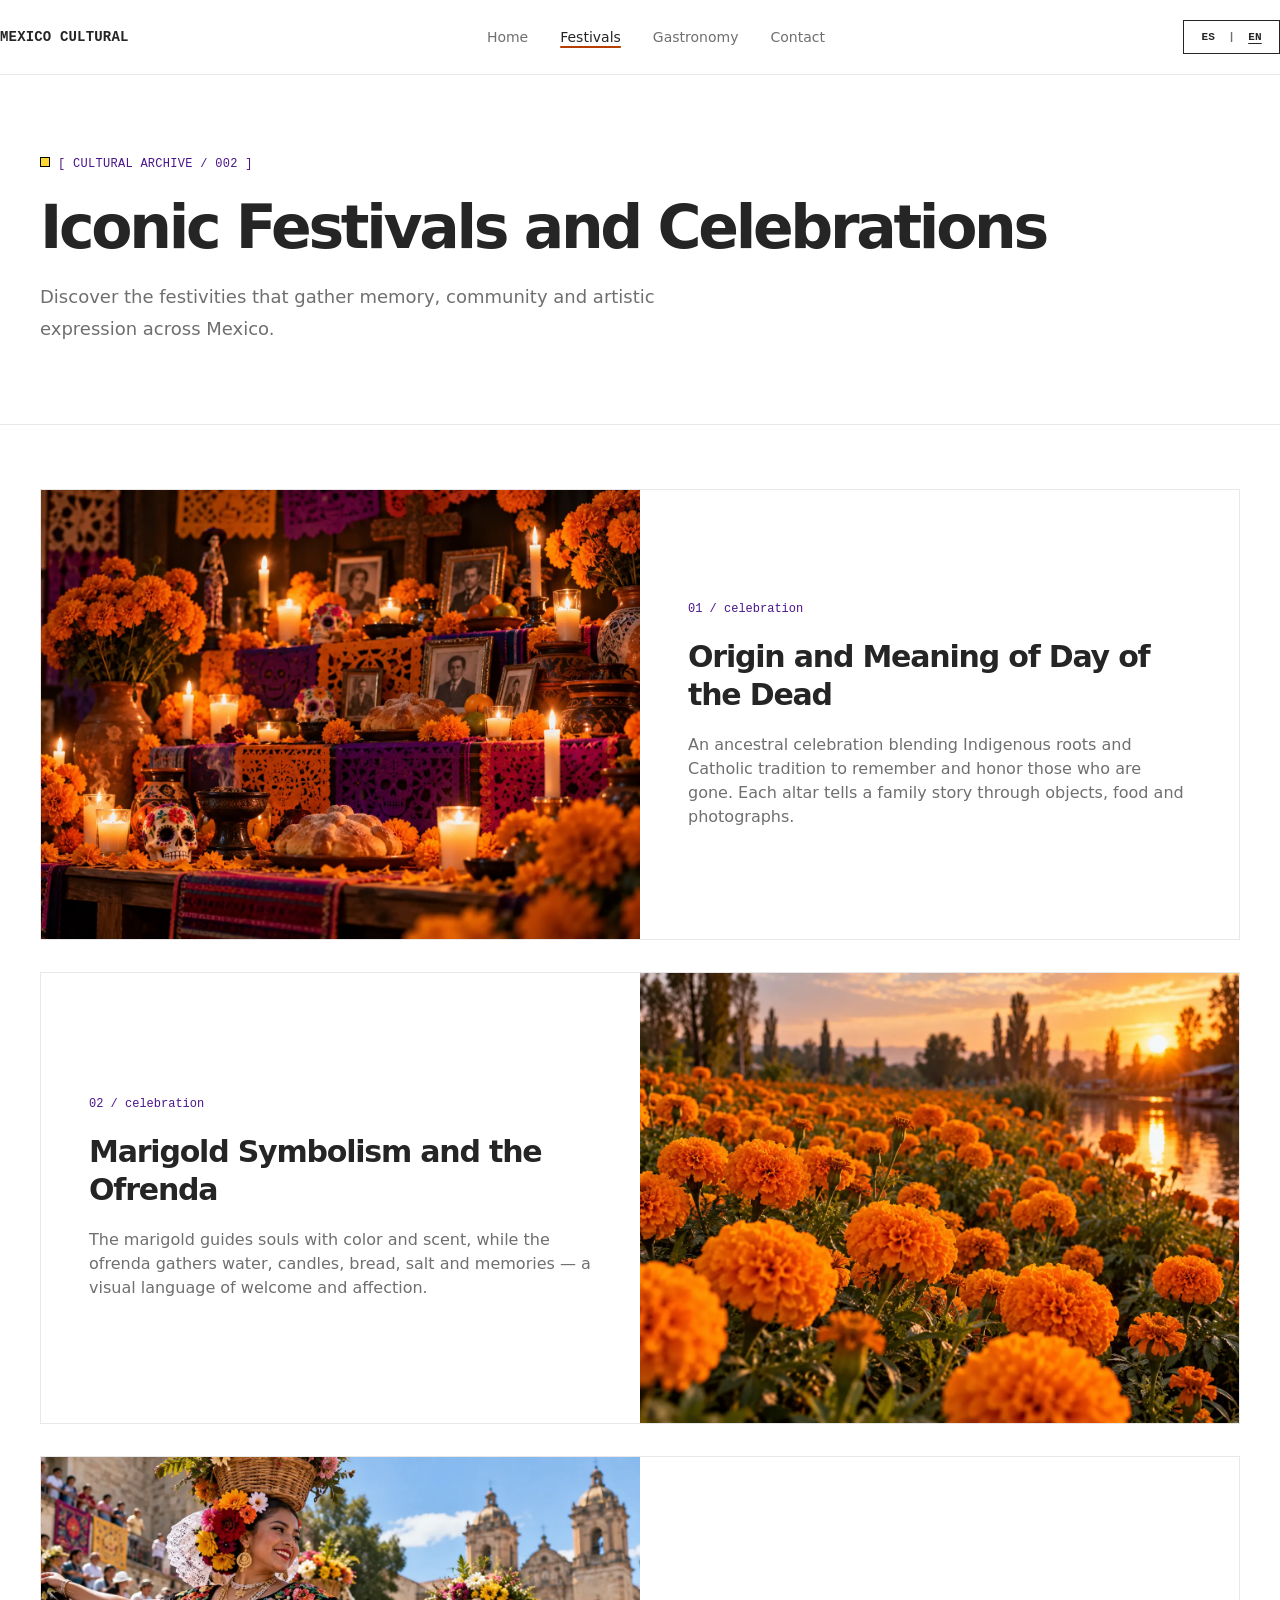
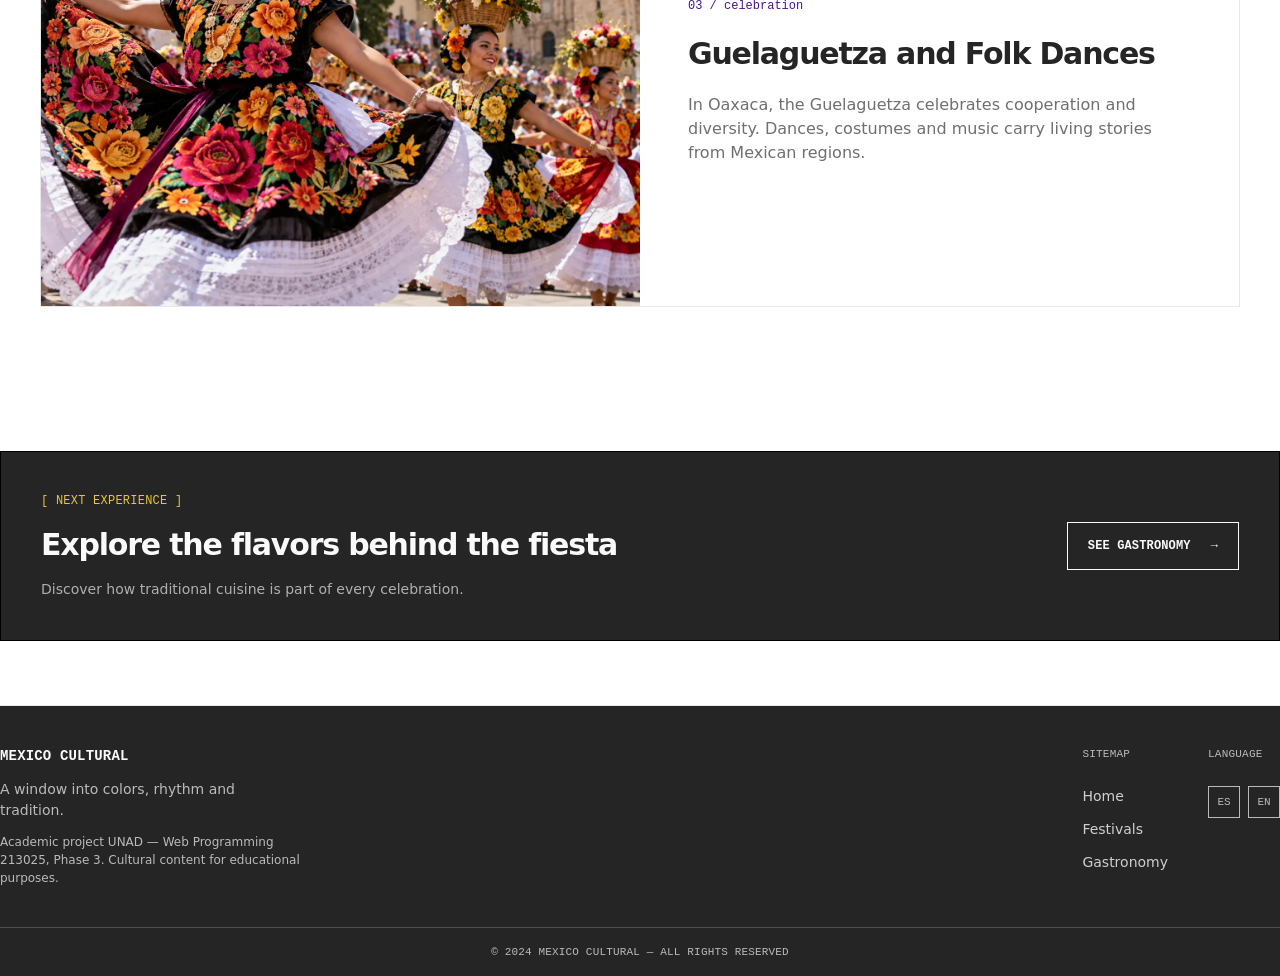
==== commit d940bda3: "fix(html): add favicon and drop invalid relative hreflang alternates Lighthouse rejected the relativ" ====
--- a/festivals-en.html
+++ b/festivals-en.html
@@ -1,13 +1,11 @@
-﻿<!DOCTYPE html>
+<!DOCTYPE html>
 <html lang="en">
 <head>
   <meta charset="UTF-8">
   <meta name="viewport" content="width=device-width, initial-scale=1.0">
   <title>Festivals and Celebrations - Mexico Cultural</title>
   <meta name="description" content="Discover the festivities that gather memory, community and artistic expression across Mexico.">
-  <link rel="alternate" hreflang="es" href="festivals.html">
-  <link rel="alternate" hreflang="en" href="festivals-en.html">
-  <link rel="alternate" hreflang="x-default" href="festivals.html">
+  <link rel="icon" href="images/favicon.svg" type="image/svg+xml">
   <link rel="stylesheet" href="css/styles.css">
 </head>
 <body>
--- a/css/styles.css
+++ b/css/styles.css
@@ -1042,6 +1042,8 @@
 .lang-toggle a {
   display: inline-flex;
   align-items: center;
+  justify-content: center;
+  min-width: 1.5rem;
   min-height: 1.5rem;
   padding: 0 0.25rem;
   color: inherit;
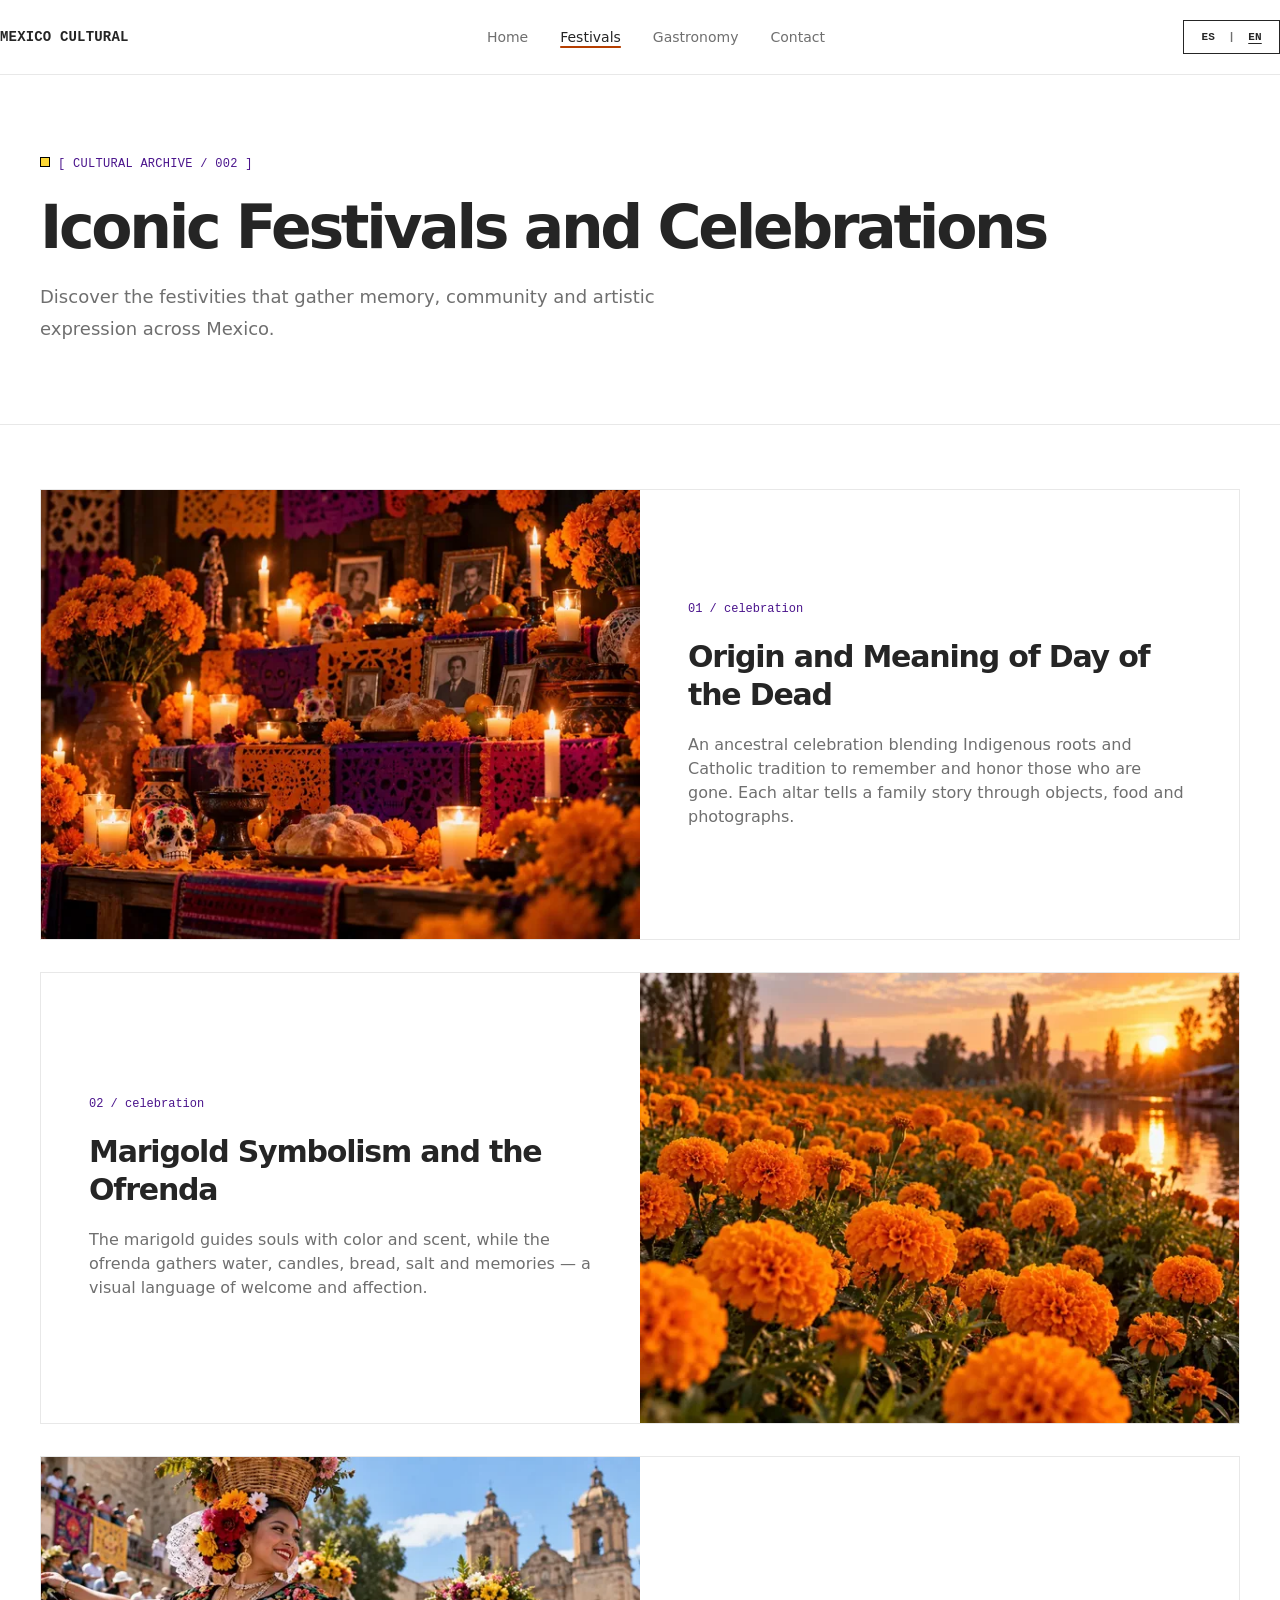
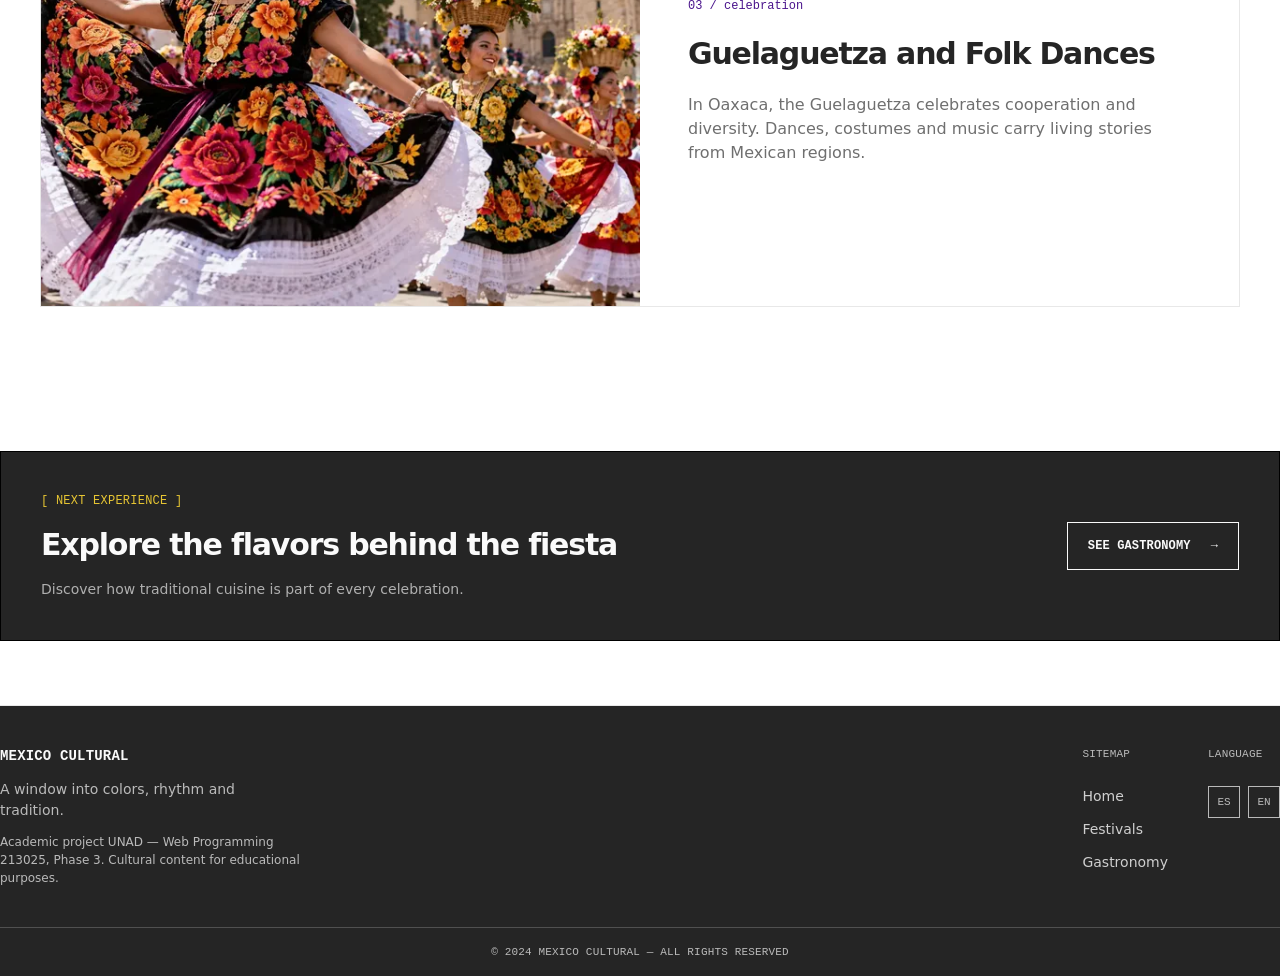
==== commit c325e481: "perf(html): serve responsive images and prioritize the LCP image" ====
--- a/festivals-en.html
+++ b/festivals-en.html
@@ -7,6 +7,7 @@
   <meta name="description" content="Discover the festivities that gather memory, community and artistic expression across Mexico.">
   <link rel="icon" href="images/favicon.svg" type="image/svg+xml">
   <link rel="stylesheet" href="css/styles.css">
+  <script>document.documentElement.classList.add('js');</script>
 </head>
 <body>
   <a class="skip-link" href="#content">Skip to content</a>
@@ -44,7 +45,7 @@
       <div class="container">
         <article class="tradition-card tradition-left">
           <div class="tradition-image">
-            <img src="images/festival-origen.webp" alt="Day of the Dead offering with candles and skull" width="800" height="600" loading="lazy">
+            <img src="images/festival-origen.webp" fetchpriority="high" srcset="images/festival-origen-480.webp 480w, images/festival-origen-640.webp 640w, images/festival-origen-800.webp 800w, images/festival-origen-1200.webp 1200w, images/festival-origen.webp 1448w" sizes="(min-width: 768px) 600px, calc(100vw - 50px)" alt="Day of the Dead offering with candles and skull" width="800" height="600">
           </div>
           <div class="tradition-content">
             <p class="tradition-meta">01 / celebration</p>
@@ -59,12 +60,12 @@
             <p class="tradition-description">The marigold guides souls with color and scent, while the ofrenda gathers water, candles, bread, salt and memories — a visual language of welcome and affection.</p>
           </div>
           <div class="tradition-image">
-            <img src="images/festival-cempasuchil.webp" alt="Orange marigold flower guiding souls" width="800" height="600" loading="lazy">
+            <img src="images/festival-cempasuchil.webp" srcset="images/festival-cempasuchil-480.webp 480w, images/festival-cempasuchil-640.webp 640w, images/festival-cempasuchil-800.webp 800w, images/festival-cempasuchil-1200.webp 1200w, images/festival-cempasuchil.webp 1448w" sizes="(min-width: 768px) 600px, calc(100vw - 50px)" alt="Orange marigold flower guiding souls" width="800" height="600" loading="lazy">
           </div>
         </article>
         <article class="tradition-card tradition-left">
           <div class="tradition-image">
-            <img src="images/festival-guelaguetza.webp" alt="Guelaguetza dancers in Oaxaca with colorful costumes" width="800" height="600" loading="lazy">
+            <img src="images/festival-guelaguetza.webp" srcset="images/festival-guelaguetza-480.webp 480w, images/festival-guelaguetza-640.webp 640w, images/festival-guelaguetza-800.webp 800w, images/festival-guelaguetza-1200.webp 1200w, images/festival-guelaguetza.webp 1448w" sizes="(min-width: 768px) 600px, calc(100vw - 50px)" alt="Guelaguetza dancers in Oaxaca with colorful costumes" width="800" height="600" loading="lazy">
           </div>
           <div class="tradition-content">
             <p class="tradition-meta">03 / celebration</p>
